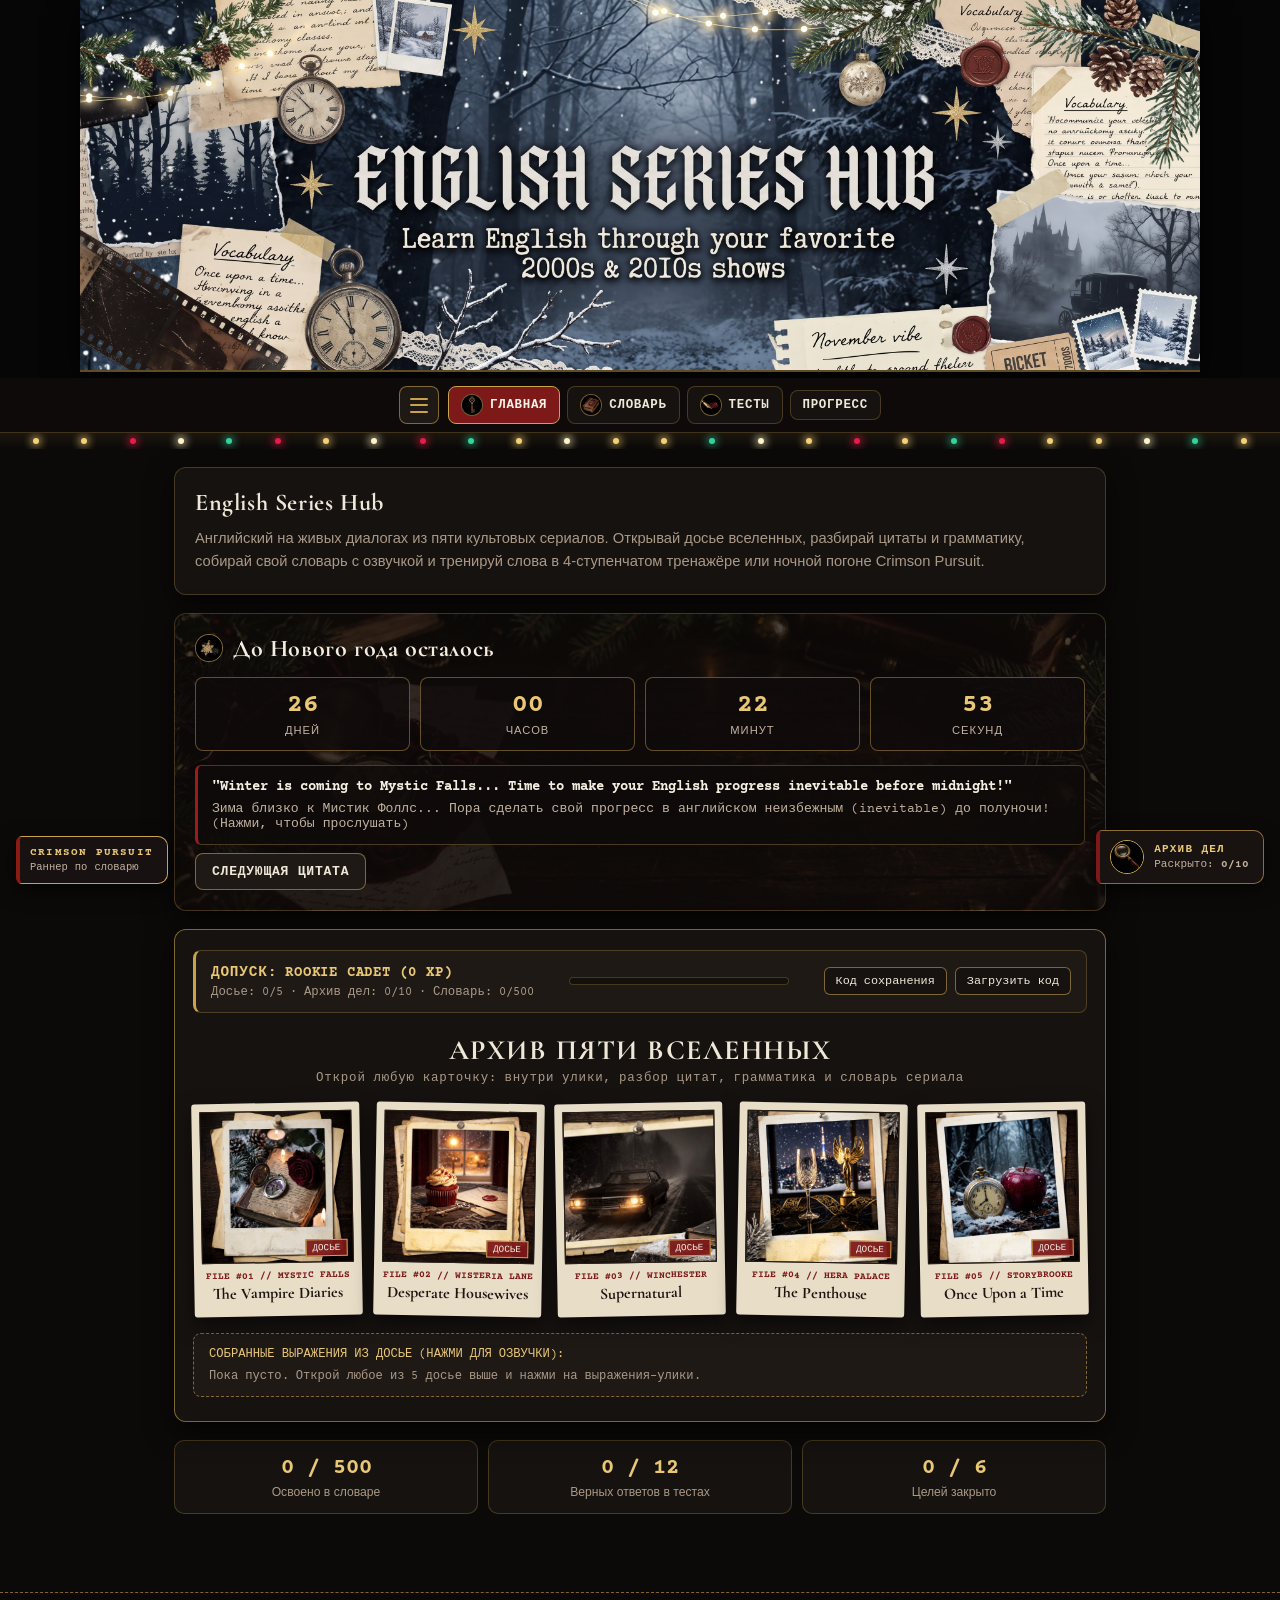
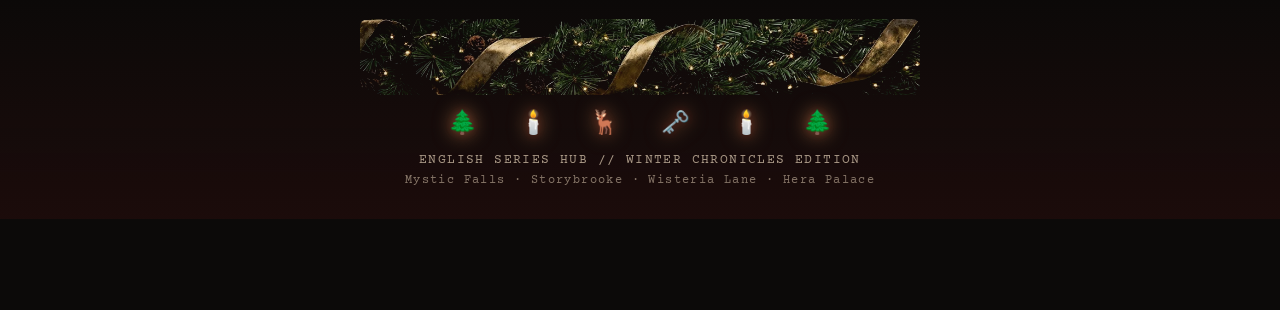
==== index (1).html @ 4ebb6a8c "Add files via upload" ====
<!DOCTYPE html>
<html lang="ru">
<head>
  <meta charset="UTF-8">
  <meta name="viewport" content="width=device-width, initial-scale=1.0">
  <title>English Series Hub — Архив вселенных</title>
  <link rel="stylesheet" href="style.css">

  
<!-- Yandex.Metrika counter -->
<script type="text/javascript">
    (function(m,e,t,r,i,k,a){
        m[i]=m[i]||function(){(m[i].a=m[i].a||[]).push(arguments)};
        m[i].l=1*new Date();
        for (var j = 0; j < document.scripts.length; j++) {if (document.scripts[j].src === r) { return; }}
        k=e.createElement(t),a=e.getElementsByTagName(t)[0],k.async=1,k.src=r,a.parentNode.insertBefore(k,a)
    })(window, document,'script','https://mc.yandex.ru/metrika/tag.js?id=114624558', 'ym');

    ym(114624558, 'init', {ssr:true, webvisor:true, clickmap:true, ecommerce:"dataLayer", referrer: document.referrer, url: location.href, accurateTrackBounce:true, trackLinks:true});
</script>
<noscript><div><img src="https://mc.yandex.ru/watch/114624558" style="position:absolute; left:-9999px;" alt="" /></div></noscript>
<!-- /Yandex.Metrika counter -->
</head>
<body>
  <header class="main-header">
    <img src="banner.jpg" alt="English Series Hub" class="hero-banner">
  </header>

  <nav class="main-nav">
    <button class="esh-burger-btn" id="eshBurgerBtn" title="Меню, Новеллы и Инструменты" aria-label="Открыть меню" onclick="window.ESHHub.toggleDrawer()">
      <span class="esh-burger-line"></span>
      <span class="esh-burger-line"></span>
      <span class="esh-burger-line"></span>
    </button>
    <button class="nav-tab active" data-tab="home" onclick="switchTab('home', this)">
      <img src="ico-home.jpg" alt="" class="ui-ico" onerror="this.style.display='none'"> Главная
    </button>
    <button class="nav-tab" data-tab="dict" onclick="switchTab('dict', this)">
      <img src="ico-dict.jpg" alt="" class="ui-ico" onerror="this.style.display='none'"> Словарь
    </button>
    <button class="nav-tab" data-tab="tests" onclick="switchTab('tests', this)">
      <img src="ico-tests.jpg" alt="" class="ui-ico" onerror="this.style.display='none'"> Тесты
    </button>
    <button class="nav-tab" data-tab="progress" onclick="switchTab('progress', this)">
      <img src="ico-progress.jpg" alt="" class="ui-ico" onerror="this.style.display='none'"> Прогресс
    </button>
  </nav>
  <div class="winter-fairy-strip" id="winterFairyStrip" aria-hidden="true"></div>

  <main class="container">
    <!-- 1. ВКЛАДКА: ГЛАВНАЯ -->
    <section id="home" class="tab-content active">
      <div class="card">
        <h2>English Series Hub</h2>
        <p>Английский на живых диалогах из пяти культовых сериалов. Открывай досье вселенных, разбирай цитаты и грамматику, собирай свой словарь с озвучкой и тренируй слова в 4-ступенчатом тренажёре или ночной погоне Crimson Pursuit.</p>
      </div>

      <!-- Зимний таймер до Нового года (можно скрыть в Настройках) -->
      <div class="card countdown-card" id="winterCountdownCard">
        <h2>
          <img src="ico-winter.jpg" alt="" class="ui-ico-md" onerror="this.style.display='none'">
          До Нового года осталось
        </h2>
        <div class="countdown-grid">
          <div class="time-box"><span class="time-val" id="cd-days">00</span><span class="time-label">Дней</span></div>
          <div class="time-box"><span class="time-val" id="cd-hours">00</span><span class="time-label">Часов</span></div>
          <div class="time-box"><span class="time-val" id="cd-mins">00</span><span class="time-label">Минут</span></div>
          <div class="time-box"><span class="time-val" id="cd-secs">00</span><span class="time-label">Секунд</span></div>
        </div>
        <div class="ny-quote" id="nyQuoteBox"></div>
        <button class="action-btn secondary" onclick="nextNyQuote()">Следующая цитата</button>
      </div>

      <!-- Витрина 5 Вселенных (Досье + Разбор цитат + Быстрый переход в словарь) -->
      <div id="noirSeriesShowcase" class="noir-showcase-wrap">
        <div class="agent-hud">
          <div class="agent-info">
            <div class="agent-rank" id="agentRankTitle">ДОПУСК: ROOKIE CADET (0 XP)</div>
            <div class="agent-stats" id="agentStatsText">Досье: 0/5 · Архив дел: 0/10 · Словарь: 0/500</div>
          </div>
          <div class="agent-xp-bar-wrap">
            <div class="agent-xp-bar" id="agentXpBar"></div>
          </div>
          <div class="agent-actions">
            <button class="hud-btn" onclick="exportSaveCode()">Код сохранения</button>
            <button class="hud-btn" onclick="importSaveCode()">Загрузить код</button>
          </div>
        </div>

        <div class="noir-showcase-header">
          <h2 class="noir-showcase-title">Архив пяти вселенных</h2>
          <div class="noir-showcase-sub">Открой любую карточку: внутри улики, разбор цитат, грамматика и словарь сериала</div>
        </div>

        <div class="noir-polaroid-grid">
          <div class="noir-polaroid-item" id="card-tvd" onclick="openUniverseDossier('tvd')">
            <div class="noir-polaroid-img-box">
              <img src="tvd-card.jpg" alt="The Vampire Diaries">
              <div class="solved-stamp">CASE SOLVED</div>
              <span class="noir-polaroid-badge">ДОСЬЕ</span>
            </div>
            <div class="noir-polaroid-tag">FILE #01 // MYSTIC FALLS</div>
            <div class="noir-polaroid-name">The Vampire Diaries</div>
          </div>

          <div class="noir-polaroid-item" id="card-dh" onclick="openUniverseDossier('dh')">
            <div class="noir-polaroid-img-box">
              <img src="house-wives.jpg" alt="Desperate Housewives">
              <div class="solved-stamp">CASE SOLVED</div>
              <span class="noir-polaroid-badge">ДОСЬЕ</span>
            </div>
            <div class="noir-polaroid-tag">FILE #02 // WISTERIA LANE</div>
            <div class="noir-polaroid-name">Desperate Housewives</div>
          </div>

          <div class="noir-polaroid-item" id="card-spn" onclick="openUniverseDossier('spn')">
            <div class="noir-polaroid-img-box">
              <img src="spn-card.jpg" alt="Supernatural">
              <div class="solved-stamp">CASE SOLVED</div>
              <span class="noir-polaroid-badge">ДОСЬЕ</span>
            </div>
            <div class="noir-polaroid-tag">FILE #03 // WINCHESTER</div>
            <div class="noir-polaroid-name">Supernatural</div>
          </div>

          <div class="noir-polaroid-item" id="card-penthouse" onclick="openUniverseDossier('penthouse')">
            <div class="noir-polaroid-img-box">
              <img src="penthouse-card.jpg" alt="The Penthouse">
              <div class="solved-stamp">CASE SOLVED</div>
              <span class="noir-polaroid-badge">ДОСЬЕ</span>
            </div>
            <div class="noir-polaroid-tag">FILE #04 // HERA PALACE</div>
            <div class="noir-polaroid-name">The Penthouse</div>
          </div>

          <div class="noir-polaroid-item" id="card-ouat" onclick="openUniverseDossier('ouat')">
            <div class="noir-polaroid-img-box">
              <img src="once-upon.jpg" alt="Once Upon a Time">
              <div class="solved-stamp">CASE SOLVED</div>
              <span class="noir-polaroid-badge">ДОСЬЕ</span>
            </div>
            <div class="noir-polaroid-tag">FILE #05 // STORYBROOKE</div>
            <div class="noir-polaroid-name">Once Upon a Time</div>
          </div>
        </div>

        <div class="evidence-locker-box">
          <div class="locker-title">Собранные выражения из досье (нажми для озвучки):</div>
          <div class="locker-chips" id="lockerChipsContainer"></div>
        </div>
      </div>

      <!-- Компактная сводка -->
      <div class="stats-grid">
        <div class="stat-box">
          <div class="stat-num" id="statWords">0 / 500</div>
          <div class="stat-label">Освоено в словаре</div>
        </div>
        <div class="stat-box">
          <div class="stat-num" id="statTests">0 / 12</div>
          <div class="stat-label">Верных ответов в тестах</div>
        </div>
        <div class="stat-box">
          <div class="stat-num" id="statGoals">0 / 6</div>
          <div class="stat-label">Целей закрыто</div>
        </div>
      </div>
    </section>

    <!-- 2. ВКЛАДКА: МАСТЕР-СЛОВАРЬ + 4-СТУПЕНЧАТЫЙ ТРЕНАЖЁР -->
    <section id="dict" class="tab-content">
      <div class="card" id="masterDictMount"></div>
    </section>

    <!-- 3. ВКЛАДКА: ТЕСТЫ -->
    <section id="tests" class="tab-content">
      <div class="card">
        <div class="quiz-header">
          <h2>
            <img src="ico-tests.jpg" alt="" class="ui-ico-md" onerror="this.style.display='none'">
            Проверка знаний
          </h2>
          <span class="score-badge" id="quizScoreBadge">Счет: 0 / 12</span>
        </div>
        <p style="margin-bottom: 12px;">Вопросы по лексике, идиомам и грамматике из сериалов. После каждого ответа открывается объяснение.</p>
        <div class="progress-bar-bg">
          <div class="progress-bar-fill" id="quizProgressBar"></div>
        </div>
        <div class="filter-row">
          <button class="filter-btn active" onclick="setQuizCategory('all', this)">Все вопросы (12)</button>
          <button class="filter-btn" onclick="setQuizCategory('vocab', this)">Лексика и идиомы</button>
          <button class="filter-btn" onclick="setQuizCategory('grammar', this)">Грамматика в цитатах</button>
        </div>
        <div id="quizContainer"></div>
        <button class="action-btn secondary" onclick="resetQuiz()">Пройти заново</button>
      </div>
    </section>

    <!-- 4. ВКЛАДКА: ПРОГРЕСС И НАСТРОЙКИ -->
    <section id="progress" class="tab-content">
      <div class="card">
        <h2>
          <img src="ico-progress.jpg" alt="" class="ui-ico-md" onerror="this.style.display='none'">
          Оформление и атмосфера
        </h2>
        <p style="margin-bottom: 10px;">Выбери тему чтения и настрой зимнее оформление:</p>
        <div>
          <button class="action-btn" id="themeDarkBtn" onclick="setTheme('dark')">Тёмный архив (Бордо и Золото)</button>
          <button class="action-btn secondary" id="themeEmeraldBtn" onclick="setTheme('emerald')">Зимний Изумруд (Хвоя и Золото)</button>
          <button class="action-btn secondary" id="winterToggleBtn" onclick="toggleWinterMode()">Зимний режим: ВКЛ</button>
        </div>
      </div>

      <div class="card">
        <h2>Чек-лист достижений</h2>
        <p style="margin-bottom: 14px;">Отмечай пройденные этапы — прогресс сохраняется в браузере:</p>
        <div id="checklistContainer"></div>
      </div>

      <div class="card">
        <h2>Управление данными</h2>
        <p style="margin-bottom: 10px;">Сохрани резервный код, чтобы перенести прогресс между телефоном и ноутбуком, или сбрось статистику:</p>
        <button class="action-btn secondary" onclick="exportSaveCode()">Экспорт кода</button>
        <button class="action-btn secondary" onclick="importSaveCode()">Импорт кода</button>
        <button class="action-btn danger" onclick="clearAllProgress()">Сбросить прогресс</button>
      </div>
    </section>
  </main>

  <!-- ПОДВАЛ И СНЕГ -->
  <footer class="vintage-holiday-footer">
    <img src="decor-garland.jpg" alt="" class="footer-garland-img" onerror="this.style.display='none'">
    <div class="garland">🌲 🕯️ 🦌 🗝️ 🕯️ 🌲</div>
    <div>ENGLISH SERIES HUB // WINTER CHRONICLES EDITION</div>
    <div style="font-size: 0.74rem; opacity: 0.75; margin-top: 6px;">Mystic Falls · Storybrooke · Wisteria Lane · Hera Palace</div>
  </footer>
  <div class="vh-snow-container" id="vhSnow"></div>

  <!-- ПЛАВАЮЩИЕ ВИДЖЕТЫ (СЛЕВА — CRIMSON PURSUIT, СПРАВА — АРХИВ ДЕЛ) -->
  <div id="cpLauncherBtn" role="button" tabindex="0" aria-label="Открыть Crimson Pursuit">
    <img src="ico-pursuit.jpg" alt="" class="ui-ico-lg" onerror="this.style.display='none'">
    <div>
      <div class="cp-l-title">CRIMSON PURSUIT</div>
      <div class="cp-l-sub">Раннер по словарю</div>
    </div>
  </div>

  <div class="dcf-widget" id="dcfWidget" role="button" tabindex="0" aria-label="Открыть архив дел">
    <img src="ico-archive.jpg" alt="" class="ui-ico-lg" onerror="this.style.display='none'">
    <div>
      <div class="dcf-w-t">АРХИВ ДЕЛ</div>
      <div class="dcf-w-c">Раскрыто: <b id="dcfCounter">0/10</b></div>
    </div>
  </div>

  <!-- МОДАЛКА: ДОСЬЕ ВСЕЛЕННОЙ -->
  <div id="uvModalOverlay" class="uv-modal-overlay" onclick="if(event.target===this) closeUniverseDossier()">
    <div class="uv-dossier-box" id="uvDossierContent"></div>
  </div>

  <!-- МОДАЛКА: АРХИВ ДЕЛ (10 ДЕЛ) -->
  <div class="dcf-overlay" id="dcfOverlay">
    <div class="dcf-modal" role="dialog" aria-modal="true" aria-label="Архив дел">
      <button class="dcf-close" id="dcfClose" aria-label="Закрыть">×</button>
      <div id="dcfView"></div>
    </div>
  </div>

  <!-- БОКОВАЯ ШТОРКА (DRAWER) -->
  <div class="esh-drawer-backdrop" id="eshDrawerBackdrop" onclick="window.ESHHub.toggleDrawer()"></div>
  <aside class="esh-drawer" id="eshDrawer">
    <div class="esh-drawer-head">
      <span style="font-family:'Cormorant Garamond',serif; font-size:1.25rem; font-weight:700; color:#e8c775; letter-spacing:1px;">ENGLISH HUB</span>
      <button class="esh-drawer-close" onclick="window.ESHHub.toggleDrawer()">Закрыть</button>
    </div>

    <div>
      <div class="esh-drawer-title">Твой прогресс</div>
      <div class="esh-stats-card">
        <div class="esh-stat-row">
          <span>Освоено в словаре:</span>
          <span class="esh-stat-val" id="eshDrawerLearned">0 / 500</span>
        </div>
        <div class="esh-stat-row" style="cursor:pointer;" title="Открыть «Мои слова» в словаре" onclick="window.ESHHub.openMyWords()">
          <span style="text-decoration:underline dotted rgba(201,162,75,0.6);">Моих сохранённых слов:</span>
          <span class="esh-stat-val" id="eshSavedWordsCount">0</span>
        </div>
        <div class="esh-stat-row" style="cursor:pointer;" title="Открыть сборники в словаре" onclick="window.ESHHub.openCollections()">
          <span style="text-decoration:underline dotted rgba(201,162,75,0.6);">Своих сборников:</span>
          <span class="esh-stat-val" id="eshDrawerDecksCount">0</span>
        </div>
      </div>
    </div>

    <div>
      <div class="esh-drawer-title">Интерактивные новеллы</div>
      <button class="esh-nav-btn primary" onclick="window.ESHHub.openNovelModal('tvd_s4')">
        <span class="esh-nav-btn-left">
          <img src="ico-novels.jpg" alt="" class="ui-ico" onerror="this.style.display='none'">
          <span>The Vampire Diaries (S4)</span>
        </span>
        <span>→</span>
      </button>
      <div style="font-size:11.5px; color:#9c8d7d; margin: 6px 4px 10px; line-height:1.4;">
        4 главы: Елена-вампир, Клаус и Кэролайн, магия Бонни и игра Кэтрин.
      </div>
      <button class="esh-nav-btn" onclick="window.ESHHub.openNovelModal('spn_s1')">
        <span class="esh-nav-btn-left">
          <img src="spn-card.jpg" alt="" class="ui-ico" onerror="this.style.display='none'">
          <span>Supernatural (Бонус)</span>
        </span>
        <span>→</span>
      </button>
    </div>

    <div>
      <div class="esh-drawer-title">Практика и игры</div>
      <button class="esh-nav-btn primary" onclick="window.ESHHub.openWordTrainer()">
        <span class="esh-nav-btn-left">
          <img src="ico-trainer.jpg" alt="" class="ui-ico" onerror="this.style.display='none'">
          <span>Интенсив-тренажёр слов</span>
        </span>
        <span>→</span>
      </button>
      <button class="esh-nav-btn" style="margin-top:8px;" onclick="window.ESHHub.openMyWords()">
        <span class="esh-nav-btn-left">
          <img src="ico-dict.jpg" alt="" class="ui-ico" onerror="this.style.display='none'">
          <span>Мои сохранённые слова</span>
        </span>
        <span>→</span>
      </button>
      <button id="eshPursuitNavBtn" class="esh-nav-btn" style="margin-top:8px;" onclick="window.openCrimsonPursuit()">
        <span class="esh-nav-btn-left">
          <img src="ico-pursuit.jpg" alt="" class="ui-ico" onerror="this.style.display='none'">
          <span>Crimson Pursuit</span>
        </span>
        <span>→</span>
      </button>
    </div>

    <div>
      <div class="esh-drawer-title">Инструменты чтения</div>
      <button class="esh-nav-btn" id="eshGlobalTransBtn" onclick="window.ESHHub.toggleGlobalTranslator()">
        <span>Перевод по клику</span>
        <span id="eshGlobalTransStatus" style="color:#4ade80; font-family:monospace;">ВКЛ</span>
      </button>
      <div style="font-size:11.5px; color:#9c8d7d; margin-top:6px; line-height:1.4;">
        Нажми на любое английское слово в тексте — появится мгновенный перевод и озвучка.
      </div>
    </div>
  </aside>

  <!-- МОДАЛКА: ВИЗУАЛЬНАЯ НОВЕЛЛА -->
  <div class="esh-vn-modal" id="eshVnModal">
    <div class="esh-vn-topbar">
      <div style="display:flex; align-items:center; gap:10px; flex-wrap:wrap;">
        <span style="background:#7d1919; color:#faf4e8; padding:4px 10px; border-radius:6px; font-family:monospace; font-size:12px; font-weight:700; border:1px solid #c9a24b;" id="eshVnSeriesBadge">THE VAMPIRE DIARIES // SEASON 4</span>
        <span style="font-size:12.5px; color:#c2b29f;">Нажимай на <u>любое слово</u> для перевода и озвучки</span>
      </div>
      <button onclick="window.ESHHub.closeNovelModal()" style="background:#1e1715; border:1px solid #c9a24b; color:#e8c775; padding:7px 14px; border-radius:7px; cursor:pointer; font-weight:700; font-size:13px;">
        Закрыть
      </button>
    </div>
    <div class="esh-vn-container">
      <div class="esh-vn-chap-tabs" id="eshVnTabs"></div>
      <div id="eshVnContent"></div>
    </div>
  </div>

  <!-- ВСПЛЫВАЮЩАЯ КАРТОЧКА ПЕРЕВОДА СЛОВА -->
  <div class="esh-word-popup" id="eshWordPopup">
    <div style="display:flex; justify-content:space-between; align-items:flex-start; gap:10px;">
      <div style="min-width:0; flex:1;">
        <div id="eshPopupWord" style="font-size:18px; font-weight:700; color:#e8c775; text-transform:lowercase; word-break:break-word;">word</div>
        <div id="eshPopupTrans" style="font-size:14.5px; color:#efe7d8; margin-top:4px; line-height:1.35;">Перевод...</div>
      </div>
      <button onclick="document.getElementById('eshWordPopup').classList.remove('show')" style="background:none; border:none; color:#9c8d7d; font-size:18px; cursor:pointer; padding:2px 6px;">×</button>
    </div>
    <div style="display:flex; gap:8px; margin-top:13px; flex-wrap:wrap;">
      <button id="eshPopupSpeakBtn" style="flex:1; min-width:100px; background:#1e1715; border:1px solid #c9a24b; color:#e8c775; padding:8px; border-radius:7px; cursor:pointer; font-size:13px; font-weight:600;">
        Озвучить
      </button>
      <button id="eshPopupSaveBtn" style="flex:1; min-width:120px; background:#14532d; border:1px solid #4ade80; color:#ecfdf5; padding:8px; border-radius:7px; cursor:pointer; font-size:13px; font-weight:600;">
        + В «Мои слова»
      </button>
      <button id="eshPopupRetryBtn" style="display:none; width:100%; background:#2b1b18; border:1px solid #c9a24b; color:#e8c775; padding:7px; border-radius:7px; cursor:pointer; font-size:12.5px; font-weight:600;">
        Повторить перевод
      </button>
      <button id="eshPopupOpenSavedBtn" style="display:none; width:100%; background:rgba(201,162,75,0.14); border:1px solid rgba(201,162,75,0.5); color:#e8c775; padding:7px; border-radius:7px; cursor:pointer; font-size:12.5px; font-weight:600;" onclick="window.ESHHub.openMyWords()">
        Открыть «Мои слова» →
      </button>
    </div>
  </div>

  <!-- МОДАЛКА: CRIMSON PURSUIT -->
  <div id="cpModal" role="dialog" aria-modal="true" aria-label="Crimson Pursuit">
    <div class="cp-topbar">
      <div class="cp-brand">
        <img src="ico-pursuit.jpg" alt="" class="ui-ico" onerror="this.style.display='none'">
        CRIMSON PURSUIT
      </div>
      <div class="cp-top-controls">
        <button class="cp-btn ghost" id="cpPauseBtn" style="display:none;" title="Пауза (P)">⏸ Пауза</button>
        <button class="cp-btn ghost" id="cpSfxToggle">SFX: ВКЛ</button>
        <button class="cp-btn ghost" id="cpVoiceToggle">Голос: ВКЛ</button>
        <button class="cp-btn ghost" id="cpCloseBtn">Выйти</button>
      </div>
    </div>

    <div class="cp-stage">
      <canvas id="cpCanvas"></canvas>

      <div class="cp-hud" id="cpHud">
        <div class="cp-hud-row">
          <div class="cp-lives" id="cpLives">♥♥♥</div>
          <div class="cp-combo-badge" id="cpCombo">COMBO x1</div>
          <div class="cp-score-val" id="cpScore">0 PTS</div>
        </div>
        <div class="cp-word-banner" id="cpWordBanner" title="Нажми, чтобы озвучить снова">
          <div class="cp-word-series" id="cpWordSeries">MYSTIC FALLS</div>
          <div class="cp-word-main" id="cpWordMain">Ready...</div>
        </div>
        <div class="cp-feedback-toast" id="cpFeedbackToast"></div>
      </div>

      <div class="cp-bottom-bar" id="cpBottomBar">
        <button class="cp-btn ghost" id="cpDashBtn">Рывок (Пробел)</button>
      </div>

      <div class="cp-overlay-screen active" id="cpStartScreen">
        <div class="cp-panel">
          <h2>CRIMSON PURSUIT</h2>
          <div class="cp-sub">
            Ночной раннер по базе из <b id="cpPoolCount" style="color:#e8c775;">500</b> фраз. Выбирай правильную полосу перевода до столкновения.<br>
            <span style="opacity:0.85;">Телефон: тап по полосе или свайп &nbsp;|&nbsp; ПК: ← →, A/D или 1–2–3</span>
          </div>

          <div class="cp-section-lbl">Трасса (Вселенная):</div>
          <div class="cp-grid-opts" id="cpUniversePicker">
            <button class="cp-btn ghost active" data-u="ALL">Все 5 вселенных (Марафон)</button>
            <button class="cp-btn ghost" data-u="The Vampire Diaries">Мистик Фоллс (TVD)</button>
            <button class="cp-btn ghost" data-u="Supernatural">Ночное шоссе · Импала (SPN)</button>
            <button class="cp-btn ghost" data-u="Desperate Housewives">Вистерия Лейн (DH)</button>
            <button class="cp-btn ghost" data-u="The Penthouse">Дворец Гера (Penthouse)</button>
            <button class="cp-btn ghost" data-u="Once Upon a Time">Сторибрук (OUAT)</button>
          </div>

          <div class="cp-section-lbl">Источник слов (можно играть по своим сборникам на любой трассе):</div>
          <select id="cpDeckSelect" class="cp-select">
            <option value="BY_TRACK">Слова выбранной трассы (по умолчанию)</option>
          </select>

          <div class="cp-section-lbl">Направление языков:</div>
          <div class="cp-grid-3" id="cpLangPicker">
            <button class="cp-btn ghost active" data-lang="en-ru">EN → RU</button>
            <button class="cp-btn ghost" data-lang="ru-en">RU → EN</button>
            <button class="cp-btn ghost" data-lang="mix">Оба (Микс)</button>
          </div>

          <div class="cp-section-lbl">Темп погони (удобно читать в любом темпе):</div>
          <div class="cp-grid-3" id="cpSpeedPicker">
            <button class="cp-btn ghost active" data-sp="0.55">Спокойный</button>
            <button class="cp-btn ghost" data-sp="0.82">Стандарт</button>
            <button class="cp-btn ghost" data-sp="1.18">Быстрый</button>
          </div>

          <div class="cp-section-lbl">Фильтр освоения:</div>
          <div class="cp-grid-3" id="cpFilterPicker">
            <button class="cp-btn ghost active" data-flt="all">Все слова</button>
            <button class="cp-btn ghost" data-flt="unlearned">Невыученные</button>
            <button class="cp-btn ghost" data-flt="learned">Повторить выученные</button>
          </div>
          <div id="cpFilterHint" style="margin-top:6px; font-size:11.5px; color:#c2b29f;"></div>

          <div style="margin-top:14px; font-size:12px; color:#c2b29f;">
            Рекорд: <b id="cpBestScoreMenu" style="color:#e8c775;">0</b> PTS
          </div>

          <button class="cp-btn" id="cpStartBtn" style="width:100%; margin-top:14px; padding:13px; font-size:14.5px;">
            Начать погоню
          </button>
        </div>
      </div>

      <div class="cp-overlay-screen" id="cpPauseScreen">
        <div class="cp-panel" style="max-width:440px;">
          <h2>ПАУЗА</h2>
          <div class="cp-sub">Передохни, агент. Прогресс текущего забега сохранён.</div>
          <div style="display:flex; flex-direction:column; gap:10px; margin-top:16px;">
            <button class="cp-btn" id="cpResumeBtn" style="padding:13px;">▶ Продолжить погоню</button>
            <button class="cp-btn ghost" id="cpRestartFromPauseBtn" style="padding:11px;">Начать забег заново</button>
            <button class="cp-btn ghost" id="cpMenuFromPauseBtn" style="padding:11px;">Выйти в меню трасс</button>
          </div>
        </div>
      </div>

      <div class="cp-overlay-screen" id="cpGameOverScreen">
        <div class="cp-panel">
          <h2 id="cpOverTitle">ПОГОНЯ ОКОНЧЕНА</h2>
          <div class="cp-sub" id="cpOverSub">Результаты забега и слова для повторения:</div>

          <div class="cp-stats-summary">
            <div class="cp-stat-tile"><b id="cpFinalScore">0</b><span>ОЧКИ</span></div>
            <div class="cp-stat-tile"><b id="cpFinalBest">0</b><span>РЕКОРД</span></div>
            <div class="cp-stat-tile"><b id="cpFinalCombo">x1</b><span>МАКС. КОМБО</span></div>
          </div>

          <div id="cpMissedSection" style="display:none;">
            <div class="cp-section-lbl">Ошибки забега (нажми для озвучки):</div>
            <div class="cp-missed-list" id="cpMissedList"></div>
          </div>

          <div style="display:flex; gap:10px; flex-wrap:wrap; margin-top:12px;">
            <button class="cp-btn" id="cpRetryMissedBtn" style="flex:1; display:none; background:#6e4814;">
              Реванш на ошибках
            </button>
            <button class="cp-btn" id="cpPlayAgainBtn" style="flex:1;">
              Новый забег
            </button>
            <button class="cp-btn ghost" id="cpBackToMenuBtn" style="width:100%;">
              Сменить вселенную / темп
            </button>
          </div>
        </div>
      </div>
    </div>
  </div>

  <!-- ПОДКЛЮЧЕНИЕ МОДУЛЕЙ (РАБОТАЕТ И НА GITHUB PAGES, И ЛОКАЛЬНО) -->
  <script src="data.js"></script>
  <script src="app.js"></script>
  <script src="game.js"></script>
</body>
</html>
---- style.css ----
@import url('https://fonts.googleapis.com/css2?family=Cormorant+Garamond:ital,wght@0,600;0,700;1,400&family=Courier+Prime:ital,wght@0,400;0,700;1,400&display=swap');

:root {
  --bg-main: #0c0a09;
  --bg-card: #161210;
  --bg-card-hover: #1e1815;
  --bg-input: #1f1916;
  --bg-nav: rgba(14, 11, 10, 0.96);
  --accent-primary: #7d1919;
  --accent-secondary: #4e0f0f;
  --accent-gold: #c9a24b;
  --accent-gold-bright: #e8c775;
  --text-main: #efe7d8;
  --text-muted: #aa9987;
  --border-color: rgba(201, 162, 75, 0.28);
  --border-strong: rgba(201, 162, 75, 0.58);
  --success: #4ade80;
  --danger: #f87171;
  --warning: #fbbf24;
  --shadow-card: 0 10px 28px rgba(0, 0, 0, 0.72);
}

/* Вторая тема «Зимний Изумруд» (Глубокая хвоя, золото и хрустальный контраст) */
body.theme-emerald {
  --bg-main: #07110d;
  --bg-card: #0e1d17;
  --bg-card-hover: #142921;
  --bg-input: #13251e;
  --bg-nav: rgba(8, 18, 14, 0.96);
  --accent-primary: #145c43;
  --accent-secondary: #0c3b2b;
  --accent-gold: #d9b45b;
  --accent-gold-bright: #f2d588;
  --text-main: #edf5f1;
  --text-muted: #9eb5aa;
  --border-color: rgba(217, 180, 91, 0.3);
  --border-strong: rgba(217, 180, 91, 0.62);
  --success: #4ade80;
  --danger: #f87171;
  --shadow-card: 0 10px 28px rgba(0, 0, 0, 0.78);
}

* {
  margin: 0;
  padding: 0;
  box-sizing: border-box;
  -webkit-tap-highlight-color: transparent;
}

body {
  font-family: -apple-system, BlinkMacSystemFont, 'Segoe UI', Roboto, Helvetica, Arial, sans-serif;
  background-color: var(--bg-main);
  color: var(--text-main);
  padding-bottom: 84px;
  transition: background-color 0.25s ease, color 0.25s ease;
  overflow-x: hidden;
  position: relative;
}

/* Матовая бумажная текстура вместо ИИ-градиентов */
body::before {
  content: "";
  position: fixed;
  inset: 0;
  background-image: url('bg-texture.jpg');
  background-repeat: repeat;
  background-size: 420px 420px;
  opacity: 0.22;
  pointer-events: none;
  z-index: -1;
}
body.theme-emerald::before {
  opacity: 0.24;
  filter: hue-rotate(85deg) saturate(1.1);
}

h1, h2, h3 {
  font-family: 'Cormorant Garamond', Georgia, serif;
  letter-spacing: 0.6px;
}

/* Кастомные макро-иконки (чёрный фон + латунная рамка) */
.ui-ico {
  width: 22px;
  height: 22px;
  border-radius: 50%;
  object-fit: cover;
  border: 1px solid rgba(201, 162, 75, 0.55);
  background: #090707;
  flex-shrink: 0;
  display: inline-block;
  vertical-align: middle;
}
.ui-ico-md {
  width: 28px;
  height: 28px;
  border-radius: 50%;
  object-fit: cover;
  border: 1px solid rgba(201, 162, 75, 0.65);
  background: #090707;
  flex-shrink: 0;
  display: inline-block;
  vertical-align: middle;
}
.ui-ico-lg {
  width: 34px;
  height: 34px;
  border-radius: 50%;
  object-fit: cover;
  border: 1.5px solid #c9a24b;
  background: #090707;
  flex-shrink: 0;
  display: inline-block;
}
.series-thumb {
  width: 18px;
  height: 18px;
  border-radius: 50%;
  object-fit: cover;
  border: 1px solid rgba(201, 162, 75, 0.55);
  vertical-align: middle;
  margin-right: 5px;
  flex-shrink: 0;
}

/* ===== ШАПКА И БАННЕР ===== */
.main-header {
  width: 100%;
  text-align: center;
  background-color: #070606;
  padding-bottom: 6px;
}
body.theme-emerald .main-header {
  background-color: #050d0a;
}

.hero-banner {
  width: 100%;
  max-width: 1120px;
  height: auto;
  border-bottom: 2px solid rgba(201, 162, 75, 0.45);
  box-shadow: 0 10px 28px rgba(0, 0, 0, 0.78);
  display: block;
  margin: 0 auto;
}

/* ===== НАВИГАЦИЯ (4 ВКЛАДКИ + НЕЗАВИСИМАЯ КНОПКА ШТОРКИ) ===== */
nav.main-nav {
  display: flex;
  align-items: center;
  justify-content: center;
  background: var(--bg-nav);
  backdrop-filter: blur(10px);
  -webkit-backdrop-filter: blur(10px);
  padding: 8px 10px;
  border-bottom: 1px solid var(--border-color);
  position: sticky;
  top: 0;
  z-index: 1000;
  gap: 7px;
  overflow-x: auto;
  scrollbar-width: none;
}
nav.main-nav::-webkit-scrollbar { display: none; }

@media (max-width: 640px) {
  nav.main-nav {
    justify-content: flex-start;
    padding: 8px 8px;
  }
}

/* Исправлено: position: relative — шторка едет вместе с вкладками и не перекрывает их */
.esh-burger-btn {
  position: relative;
  flex-shrink: 0;
  width: 40px;
  height: 38px;
  background: var(--bg-input);
  border: 1px solid var(--border-strong);
  border-radius: 8px;
  display: flex;
  flex-direction: column;
  justify-content: center;
  align-items: center;
  gap: 4.5px;
  cursor: pointer;
  transition: border-color 0.2s ease, background 0.2s ease;
  margin-right: 2px;
}
.esh-burger-btn:hover {
  border-color: var(--accent-gold-bright);
  background: var(--bg-card-hover);
}
.esh-burger-line {
  width: 18px;
  height: 2px;
  background: var(--accent-gold);
  border-radius: 2px;
  transition: 0.22s;
}
.esh-burger-btn.active .esh-burger-line:nth-child(1) { transform: translateY(6.5px) rotate(45deg); }
.esh-burger-btn.active .esh-burger-line:nth-child(2) { opacity: 0; }
.esh-burger-btn.active .esh-burger-line:nth-child(3) { transform: translateY(-6.5px) rotate(-45deg); }

nav.main-nav button.nav-tab {
  font-family: 'Courier Prime', monospace;
  background: var(--bg-card);
  border: 1px solid var(--border-color);
  color: var(--text-main);
  font-size: 0.78rem;
  font-weight: 700;
  text-transform: uppercase;
  letter-spacing: 0.7px;
  cursor: pointer;
  padding: 7px 12px;
  border-radius: 8px;
  transition: border-color 0.2s ease, background 0.2s ease, color 0.2s ease;
  white-space: nowrap;
  display: inline-flex;
  align-items: center;
  gap: 7px;
  flex-shrink: 0;
}
nav.main-nav button.nav-tab:hover {
  border-color: var(--accent-gold);
  background: var(--bg-card-hover);
}
nav.main-nav button.nav-tab.active {
  color: #faf4e8;
  background: var(--accent-primary);
  border-color: var(--accent-gold);
}

/* ===== КОНТЕЙНЕР И КАРТОЧКИ ===== */
.container {
  padding: 18px 14px;
  max-width: 960px;
  margin: 0 auto;
}

.tab-content {
  display: none;
  animation: fadeIn 0.24s ease;
}
.tab-content.active { display: block; }

@keyframes fadeIn {
  from { opacity: 0; transform: translateY(5px); }
  to { opacity: 1; transform: translateY(0); }
}

.card {
  background: var(--bg-card);
  border: 1px solid var(--border-color);
  border-radius: 12px;
  padding: 20px;
  margin-bottom: 18px;
  box-shadow: var(--shadow-card);
  position: relative;
  transition: border-color 0.2s ease;
}
.card:hover { border-color: var(--border-strong); }
.card h2 {
  font-size: 1.5rem;
  margin-bottom: 10px;
  color: var(--text-main);
  display: flex;
  align-items: center;
  gap: 10px;
}
.card p {
  font-size: 0.92rem;
  color: var(--text-muted);
  line-height: 1.58;
}

/* Матовые кнопки без глянцевых градиентов */
.action-btn, .filter-btn, .icon-btn {
  font-family: 'Courier Prime', monospace;
  background: var(--accent-primary);
  border: 1px solid var(--accent-gold);
  color: #f4eee1;
  text-transform: uppercase;
  letter-spacing: 0.7px;
  transition: background 0.18s ease, border-color 0.18s ease, transform 0.15s ease;
  cursor: pointer;
}
.action-btn {
  padding: 10px 16px;
  border-radius: 8px;
  font-size: 0.82rem;
  font-weight: 700;
  display: inline-flex;
  align-items: center;
  gap: 7px;
  margin-right: 8px;
  margin-top: 8px;
}
.action-btn:hover, .filter-btn:hover, .icon-btn:hover {
  background: #962020;
  border-color: #e8c775;
  transform: translateY(-1px);
}
.action-btn.secondary {
  background: var(--bg-input);
  border-color: var(--border-strong);
  color: var(--text-main);
}
.action-btn.secondary:hover {
  background: var(--bg-card-hover);
  border-color: var(--accent-gold);
}
.action-btn.danger {
  background: #3b1010;
  border-color: #dc2626;
  color: #fecaca;
}

/* ===== ТАЙМЕР ДО НОВОГО ГОДА (С ЗИМНЕЙ ПОДЛОЖКОЙ) ===== */
.countdown-card {
  background-color: #14100e;
  background-image: linear-gradient(rgba(14, 10, 9, 0.76), rgba(14, 10, 9, 0.88)), url('bg-countdown.jpg');
  background-size: cover;
  background-position: center;
  color: #f4eee1;
}
body.theme-emerald .countdown-card {
  background-image: linear-gradient(rgba(7, 20, 15, 0.72), rgba(7, 17, 13, 0.88)), url('bg-countdown.jpg');
  color: #edf5f1;
}
.countdown-card h2 { color: #f4eee1; }
body.winter-off .countdown-card { display: none; }

.countdown-grid {
  display: grid;
  grid-template-columns: repeat(4, 1fr);
  gap: 10px;
  margin: 14px 0;
}
.time-box {
  background: rgba(16, 12, 11, 0.82);
  border: 1px solid rgba(201, 162, 75, 0.45);
  border-radius: 8px;
  padding: 12px 6px;
  text-align: center;
}
.time-val {
  font-family: 'Courier Prime', monospace;
  font-size: 1.65rem;
  font-weight: 700;
  color: #e8c775;
  display: block;
}
.time-label {
  font-size: 0.7rem;
  color: #c2b29f;
  text-transform: uppercase;
  letter-spacing: 1px;
}
.ny-quote {
  font-family: 'Courier Prime', 'Courier New', monospace;
  font-size: 0.88rem;
  background: rgba(15, 11, 10, 0.84);
  border: 1px solid rgba(201, 162, 75, 0.32);
  border-left: 3px solid #9e1b1b;
  color: #f4eee1;
  padding: 13px 14px;
  border-radius: 6px;
  margin-top: 10px;
  cursor: pointer;
  transition: opacity 0.2s ease, border-color 0.2s ease;
}
.ny-quote:hover { border-color: #c9a24b; }

/* ===== ОБЩАЯ СТАТИСТИКА НА ГЛАВНОЙ ===== */
.stats-grid {
  display: grid;
  grid-template-columns: repeat(3, 1fr);
  gap: 10px;
  margin-bottom: 18px;
}
.stat-box {
  background: var(--bg-card);
  border: 1px solid var(--border-color);
  border-radius: 10px;
  padding: 14px 10px;
  text-align: center;
}
.stat-num {
  font-family: 'Courier Prime', monospace;
  font-size: 1.4rem;
  font-weight: 700;
  color: var(--accent-gold-bright);
  margin-bottom: 4px;
}
.stat-label {
  font-size: 0.76rem;
  color: var(--text-muted);
}

/* ===== ВИТРИНА 5 ВСЕЛЕННЫХ (POLAROID ARCHIVE) ===== */
.noir-showcase-wrap {
  margin: 0 0 18px;
  padding: 20px 18px 24px;
  background: var(--bg-card);
  border: 1px solid var(--border-strong);
  border-radius: 12px;
  box-shadow: var(--shadow-card);
  position: relative;
  color: var(--text-main);
}
.agent-hud {
  background: var(--bg-input);
  border: 1px solid var(--border-color);
  border-left: 3px solid var(--accent-gold);
  border-radius: 8px;
  padding: 13px 15px;
  margin-bottom: 20px;
  display: flex;
  flex-wrap: wrap;
  align-items: center;
  justify-content: space-between;
  gap: 12px;
}
.agent-info { display: flex; flex-direction: column; gap: 4px; }
.agent-rank { font-family: 'Courier Prime', monospace; font-size: 0.9rem; color: var(--accent-gold-bright); font-weight: 700; letter-spacing: 0.8px; }
.agent-stats { font-family: 'Courier Prime', monospace; font-size: 0.77rem; color: var(--text-muted); }
.agent-xp-bar-wrap {
  flex: 1; min-width: 140px; max-width: 220px;
  background: rgba(0, 0, 0, 0.35); height: 8px; border-radius: 99px;
  border: 1px solid var(--border-color); overflow: hidden;
}
.agent-xp-bar { height: 100%; width: 0%; background: var(--accent-gold); transition: width 0.4s ease; }
.agent-actions { display: flex; gap: 8px; flex-wrap: wrap; }
.hud-btn {
  background: var(--bg-card); border: 1px solid var(--border-strong);
  color: var(--text-main); font-family: 'Courier Prime', monospace;
  font-size: 0.74rem; padding: 6px 11px; border-radius: 6px;
  cursor: pointer; transition: border-color 0.2s ease, background 0.2s ease;
}
.hud-btn:hover { border-color: var(--accent-gold); background: var(--bg-card-hover); }

.noir-showcase-header { text-align: center; margin-bottom: 18px; }
.noir-showcase-title { font-family: 'Cormorant Garamond', Georgia, serif; font-size: 1.75rem; color: var(--text-main); letter-spacing: 1.5px; text-transform: uppercase; margin-bottom: 4px; }
.noir-showcase-sub { font-family: 'Courier Prime', monospace; font-size: 0.78rem; color: var(--text-muted); letter-spacing: 0.8px; }

.noir-polaroid-grid {
  display: grid;
  grid-template-columns: repeat(5, 1fr);
  gap: 14px;
}
@media (max-width: 860px) { .noir-polaroid-grid { grid-template-columns: repeat(3, 1fr); } }
@media (max-width: 540px) { .noir-polaroid-grid { grid-template-columns: repeat(2, 1fr); } }

.noir-polaroid-item {
  background: #e8dec8; padding: 8px 8px 13px 8px; border-radius: 3px;
  box-shadow: 0 8px 20px rgba(0, 0, 0, 0.55);
  position: relative; transition: transform 0.24s ease, box-shadow 0.24s ease; cursor: pointer; transform: rotate(-1deg);
}
.noir-polaroid-item:nth-child(even) { transform: rotate(1deg); }
.noir-polaroid-item:hover { transform: rotate(0deg) translateY(-5px) scale(1.02); box-shadow: 0 14px 28px rgba(0, 0, 0, 0.78), 0 0 0 1.5px #c9a24b; z-index: 10; }
.noir-polaroid-img-box { width: 100%; aspect-ratio: 1 / 1; overflow: hidden; border: 1px solid #2a2019; background: #120e0c; position: relative; }
.noir-polaroid-img-box img { width: 100%; height: 100%; object-fit: cover; display: block; filter: contrast(1.04) sepia(0.06); transition: transform 0.3s ease; }
.noir-polaroid-item:hover .noir-polaroid-img-box img { transform: scale(1.06); }
.noir-polaroid-badge { position: absolute; bottom: 5px; right: 5px; background: rgba(125, 25, 25, 0.94); color: #f4eee1; font-family: 'Courier Prime', monospace; font-size: 0.58rem; padding: 2px 6px; border: 1px solid #c9a24b; }
.solved-stamp {
  position: absolute; top: 10px; left: 50%; transform: translateX(-50%) rotate(-12deg);
  background: rgba(20, 95, 42, 0.94); color: #ecfdf5; border: 2px solid #86efac;
  font-family: 'Courier Prime', monospace; font-size: 0.6rem; font-weight: 700;
  padding: 2px 7px; letter-spacing: 1px; display: none; pointer-events: none;
}
.noir-polaroid-item.solved .solved-stamp { display: block; }
.noir-polaroid-tag { font-family: 'Courier Prime', monospace; color: #7d1919; font-size: 0.6rem; font-weight: 700; text-align: center; margin-top: 7px; text-transform: uppercase; }
.noir-polaroid-name { font-family: 'Cormorant Garamond', Georgia, serif; color: #1e1510; font-size: 1rem; font-weight: 700; text-align: center; margin-top: 2px; }

.evidence-locker-box { margin-top: 18px; padding: 13px 15px; background: var(--bg-input); border: 1px dashed var(--border-strong); border-radius: 8px; }
.locker-title { font-family: 'Courier Prime', monospace; font-size: 0.76rem; color: var(--accent-gold-bright); margin-bottom: 8px; text-transform: uppercase; }
.locker-chips { display: flex; flex-wrap: wrap; gap: 7px; }
.locker-chip { background: var(--bg-card); border: 1px solid var(--border-color); color: var(--text-main); font-family: 'Courier Prime', monospace; font-size: 0.74rem; padding: 5px 9px; border-radius: 5px; cursor: pointer; }
.locker-chip:hover { border-color: var(--accent-gold); }

/* Модальное окно досье (улики + разбор цитат + дешифровка) */
.uv-modal-overlay { position: fixed; inset: 0; background: rgba(6, 5, 4, 0.88); backdrop-filter: blur(5px); z-index: 10000; display: none; align-items: center; justify-content: center; padding: 12px; }
.uv-modal-overlay.active { display: flex; }
.uv-dossier-box { max-width: 800px; width: 100%; max-height: 90dvh; overflow-y: auto; -webkit-overflow-scrolling: touch; background: var(--bg-card); border: 1.5px solid var(--accent-gold); border-radius: 10px; padding: 18px; color: var(--text-main); box-shadow: 0 25px 60px rgba(0, 0, 0, 0.9); position: relative; }
.uv-close-btn { position: sticky; top: 0; z-index: 25; display: block; width: 100%; margin-bottom: 14px; background: var(--accent-primary); border: 1px solid var(--accent-gold); color: #f4eee1; font-family: 'Courier Prime', monospace; font-size: 0.82rem; font-weight: 700; padding: 10px 14px; cursor: pointer; border-radius: 6px; text-align: center; letter-spacing: 1px; }
.uv-top-grid { display: grid; grid-template-columns: 155px 1fr; gap: 16px; align-items: center; border-bottom: 1px dashed var(--border-color); padding-bottom: 16px; }
@media (max-width: 600px) { .uv-top-grid { grid-template-columns: 1fr; text-align: center; } }
.uv-mini-polaroid { background: #e8dec8; padding: 7px 7px 13px; border-radius: 3px; max-width: 160px; margin: 0 auto; }
.uv-mini-polaroid img { width: 100%; aspect-ratio: 1/1; object-fit: cover; border: 1px solid #2a2019; display: block; }
.uv-stamp { display: inline-block; font-family: 'Courier Prime', monospace; font-size: 0.68rem; color: var(--accent-gold-bright); border: 1px solid var(--accent-gold); padding: 2px 8px; margin-bottom: 6px; }
.uv-title { font-family: 'Cormorant Garamond', Georgia, serif; font-size: 1.85rem; margin-bottom: 6px; color: var(--text-main); }
.uv-atmo { font-family: 'Courier Prime', monospace; font-size: 0.82rem; color: var(--text-muted); line-height: 1.48; }
.uv-quote-box { margin-top: 12px; padding: 11px 14px; background: var(--bg-input); border-left: 3px solid var(--accent-primary); border-radius: 4px; font-family: 'Courier Prime', monospace; text-align: left; }
.uv-quote-en { font-size: 0.9rem; color: var(--text-main); font-style: italic; }
.uv-quote-ru { font-size: 0.78rem; color: var(--text-muted); margin-top: 4px; }
.uv-section-label { font-family: 'Cormorant Garamond', Georgia, serif; font-size: 1.25rem; color: var(--accent-gold-bright); margin: 18px 0 10px; text-transform: uppercase; letter-spacing: 0.8px; }
.uv-evidence-grid { display: grid; grid-template-columns: repeat(3, 1fr); gap: 10px; }
@media (max-width: 620px) { .uv-evidence-grid { grid-template-columns: 1fr; } }
.uv-evidence-card { background: var(--bg-input); border: 1px solid var(--border-color); border-radius: 6px; padding: 11px; cursor: pointer; transition: border-color 0.2s ease; }
.uv-evidence-card:hover { border-color: var(--accent-gold); }
.uv-evidence-card.collected { border-color: var(--success); }
.uv-ev-object { font-family: 'Courier Prime', monospace; font-size: 0.68rem; color: var(--accent-gold-bright); margin-bottom: 4px; }
.uv-ev-phrase { font-weight: 700; font-size: 0.96rem; color: var(--text-main); margin-bottom: 4px; }
.uv-ev-meaning { font-size: 0.8rem; color: var(--text-muted); }
.uv-cipher-box { margin-top: 16px; padding: 14px; background: var(--bg-input); border: 1px solid var(--border-strong); border-radius: 6px; }
.uv-cipher-q { font-family: 'Courier Prime', monospace; font-size: 0.88rem; margin-bottom: 10px; line-height: 1.45; }
.uv-cipher-opts { display: flex; flex-wrap: wrap; gap: 8px; }
.uv-opt-btn { font-family: 'Courier Prime', monospace; font-size: 0.82rem; padding: 7px 14px; border-radius: 5px; cursor: pointer; background: var(--accent-primary); border: 1px solid var(--accent-gold); color: #f4eee1; }
.uv-cipher-feedback { margin-top: 9px; font-family: 'Courier Prime', monospace; font-size: 0.84rem; font-weight: 700; }

/* Разбор цитат внутри досье */
.lesson-card { background: var(--bg-input); border: 1px solid var(--border-color); border-radius: 8px; padding: 14px; margin-bottom: 12px; }
.quote-box { font-size: 0.98rem; font-weight: 700; color: var(--text-main); background: var(--bg-card); padding: 11px 12px; border-radius: 6px; border-left: 3px solid var(--accent-primary); margin-bottom: 7px; }
.quote-ru { font-size: 0.85rem; color: var(--text-muted); margin-bottom: 10px; font-style: italic; }
.icon-btn { padding: 6px 11px; border-radius: 6px; font-size: 0.76rem; text-transform: none; }
.analysis-block { margin-top: 9px; padding-top: 9px; border-top: 1px dashed var(--border-color); }
.analysis-title { font-family: 'Courier Prime', monospace; font-size: 0.74rem; font-weight: 700; text-transform: uppercase; color: var(--accent-gold-bright); margin-bottom: 4px; }
.analysis-block p { font-size: 0.84rem; color: var(--text-muted); line-height: 1.5; }

/* ===== МАСТЕР-СЛОВАРЬ (500+ СЛОВ) ===== */
.pro-dict-wrap { color: var(--text-main); font-family: 'Courier Prime', 'Courier New', monospace; }
.pro-dict-top { display: flex; flex-wrap: wrap; justify-content: space-between; align-items: center; gap: 12px; margin-bottom: 16px; padding-bottom: 14px; border-bottom: 1px dashed var(--border-color); }
.pro-dict-title { font-family: 'Cormorant Garamond', Georgia, serif; font-size: 1.85rem; color: var(--text-main); margin: 0; display: flex; align-items: center; gap: 9px; }
.pro-dict-sub { font-size: 0.8rem; color: var(--text-muted); margin-top: 4px; }
.pro-dict-modes { display: flex; gap: 8px; flex-wrap: wrap; }
.pro-mode-btn {
  background: var(--bg-input); border: 1px solid var(--border-strong); color: var(--text-main);
  padding: 8px 13px; border-radius: 6px; font-size: 0.78rem; font-weight: 700;
  font-family: 'Courier Prime', monospace; cursor: pointer; transition: all 0.18s ease;
  display: inline-flex; align-items: center; gap: 6px;
}
.pro-mode-btn:hover { border-color: var(--accent-gold); background: var(--bg-card-hover); }
.pro-mode-btn.active {
  background: var(--accent-primary); border-color: var(--accent-gold); color: #faf4e8;
}
.pro-dict-progress-box {
  background: var(--bg-input); border: 1px solid var(--border-color);
  border-radius: 8px; padding: 12px 15px; margin-bottom: 14px;
  display: flex; flex-wrap: wrap; align-items: center; justify-content: space-between; gap: 12px;
}
.pro-prog-bar-bg { flex: 1; min-width: 170px; height: 8px; background: rgba(0, 0, 0, 0.35); border-radius: 99px; border: 1px solid var(--border-color); overflow: hidden; }
.pro-prog-bar-fill { height: 100%; width: 0%; background: var(--accent-gold); transition: width 0.35s ease; }
.pro-dict-controls { display: grid; grid-template-columns: 1fr auto; gap: 10px; margin-bottom: 14px; }
@media (max-width: 680px) { .pro-dict-controls { grid-template-columns: 1fr; } }
.pro-search-input, .pro-select {
  background: var(--bg-input); border: 1px solid var(--border-strong); color: var(--text-main);
  padding: 10px 13px; border-radius: 6px; font-family: 'Courier Prime', monospace; font-size: 0.86rem;
}
.pro-search-input:focus, .pro-select:focus { outline: none; border-color: var(--accent-gold); }
.pro-series-pills { display: flex; gap: 7px; overflow-x: auto; padding-bottom: 8px; margin-bottom: 14px; }
.pro-pill {
  background: var(--bg-input); border: 1px solid var(--border-color); color: var(--text-muted);
  padding: 6px 12px; border-radius: 99px; font-size: 0.76rem; font-family: 'Courier Prime', monospace;
  white-space: nowrap; cursor: pointer; transition: all 0.18s;
  display: inline-flex; align-items: center;
}
.pro-pill:hover { border-color: var(--accent-gold); color: var(--text-main); }
.pro-pill.active { background: var(--accent-gold); color: #16110e; font-weight: 700; border-color: var(--accent-gold); }
.pro-pill.custom-pill { border-color: var(--border-strong); color: var(--accent-gold-bright); }
.pro-pill.custom-pill.active { background: var(--accent-primary); color: #faf4e8; border-color: var(--accent-gold); }

.pro-cards-grid { display: grid; grid-template-columns: repeat(auto-fill, minmax(265px, 1fr)); gap: 13px; }
.pro-vocab-card {
  background: var(--bg-input); border: 1px solid var(--border-color);
  border-radius: 8px; padding: 15px; display: flex; flex-direction: column; justify-content: space-between;
  transition: border-color 0.2s ease, transform 0.18s ease;
}
.pro-vocab-card:hover { transform: translateY(-2px); border-color: var(--accent-gold); }
.pro-vocab-card.learned { border-color: rgba(74, 222, 128, 0.55); }
.pro-card-head { display: flex; justify-content: space-between; align-items: flex-start; gap: 8px; margin-bottom: 9px; }
.pro-card-badge { font-size: 0.65rem; color: var(--accent-gold-bright); border: 1px solid var(--border-color); padding: 2px 7px; border-radius: 4px; text-transform: uppercase; }
.pro-card-actions { display: flex; gap: 5px; }
.pro-icon-btn {
  background: var(--bg-card); border: 1px solid var(--border-color); color: var(--text-main);
  padding: 4px 8px; border-radius: 5px; font-size: 0.76rem; font-family: 'Courier Prime', monospace; cursor: pointer;
}
.pro-icon-btn:hover { border-color: var(--accent-gold); }
.pro-icon-btn.starred { background: rgba(201, 162, 75, 0.22); border-color: var(--accent-gold); color: var(--accent-gold-bright); }
.pro-card-en { font-family: 'Cormorant Garamond', Georgia, serif; font-size: 1.38rem; font-weight: 700; color: var(--text-main); margin-bottom: 4px; cursor: pointer; }
.pro-card-ru { font-size: 0.88rem; color: var(--success); font-weight: 700; margin-bottom: 9px; }
.pro-card-ex { font-size: 0.8rem; color: var(--text-muted); font-style: italic; border-left: 2px solid var(--accent-primary); padding-left: 9px; line-height: 1.42; }
.pro-card-srs-tag { margin-top: 10px; font-size: 0.68rem; color: var(--text-muted); display: flex; justify-content: space-between; align-items: center; }
.pro-load-more-wrap { display: flex; justify-content: center; gap: 10px; margin-top: 18px; flex-wrap: wrap; }

/* Цель дня, шкала освоения и добавление своего слова */
.daily-goal-strip {
  background: var(--bg-input);
  border: 1px solid var(--border-color);
  border-left: 3px solid var(--accent-gold);
  border-radius: 8px;
  padding: 12px 15px;
  margin-bottom: 14px;
  display: flex;
  flex-wrap: wrap;
  align-items: center;
  justify-content: space-between;
  gap: 12px;
}
.daily-goal-left { display: flex; flex-wrap: wrap; align-items: center; gap: 12px; font-size: 0.82rem; }
.daily-streak-pill {
  background: rgba(125, 25, 25, 0.28);
  border: 1px solid var(--border-strong);
  color: var(--accent-gold-bright);
  padding: 3px 10px;
  border-radius: 99px;
  font-weight: 700;
  font-size: 0.76rem;
}
.daily-target-btns { display: flex; align-items: center; gap: 5px; font-size: 0.74rem; color: var(--text-muted); }
.daily-target-btn {
  background: var(--bg-card);
  border: 1px solid var(--border-color);
  color: var(--text-muted);
  padding: 3px 8px;
  border-radius: 5px;
  font-family: 'Courier Prime', monospace;
  font-size: 0.74rem;
  cursor: pointer;
}
.daily-target-btn.active { background: var(--accent-gold); color: #140f0c; font-weight: 700; border-color: var(--accent-gold); }

.mastery-bars { display: inline-flex; align-items: center; gap: 3px; vertical-align: middle; }
.mastery-seg { width: 13px; height: 5px; border-radius: 2px; background: rgba(128, 128, 128, 0.22); transition: background 0.25s ease; }
.mastery-seg.on { background: var(--accent-gold); }
.mastery-seg.full { background: var(--success); }

.custom-add-panel {
  display: none;
  background: var(--bg-input);
  border: 1px dashed var(--border-strong);
  border-radius: 8px;
  padding: 14px;
  margin-bottom: 14px;
}
.custom-add-panel.open { display: block; animation: fadeIn 0.2s ease; }
.custom-add-grid { display: grid; grid-template-columns: 1fr 1fr auto; gap: 8px; align-items: center; }
@media (max-width: 680px) { .custom-add-grid { grid-template-columns: 1fr; } }

/* 4-ступенчатый Интенсив-тренажёр */
.wt-wrap {
  display: none;
  background: var(--bg-input);
  border: 1.5px solid var(--accent-gold);
  border-radius: 12px;
  padding: 20px 18px 24px;
  margin-bottom: 18px;
}
.wt-wrap.active { display: block; animation: fadeIn 0.22s ease; }
.wt-lobby-title { font-family: 'Cormorant Garamond', Georgia, serif; font-size: 1.8rem; color: var(--accent-gold-bright); text-align: center; margin-bottom: 4px; }
.wt-lobby-sub { font-size: 0.82rem; color: var(--text-muted); text-align: center; margin-bottom: 16px; line-height: 1.48; }
.wt-label { font-size: 0.72rem; color: var(--accent-gold-bright); text-transform: uppercase; letter-spacing: 1.2px; margin: 12px 0 8px; }
.wt-chip-row { display: flex; flex-wrap: wrap; gap: 7px; }
.wt-chip {
  background: var(--bg-card); border: 1px solid var(--border-color); color: var(--text-main);
  padding: 7px 12px; border-radius: 7px; font-family: 'Courier Prime', monospace; font-size: 0.78rem;
  cursor: pointer; transition: all 0.16s ease; display: inline-flex; align-items: center;
}
.wt-chip:hover { border-color: var(--accent-gold); }
.wt-chip.active { background: var(--accent-primary); border-color: var(--accent-gold); color: #faf4e8; font-weight: 700; }
.wt-start-btn {
  width: 100%; margin-top: 18px; padding: 13px 18px; border-radius: 8px;
  background: var(--accent-primary); border: 1.5px solid var(--accent-gold); color: #faf4e8;
  font-family: 'Courier Prime', monospace; font-size: 0.92rem; font-weight: 700;
  letter-spacing: 1.2px; text-transform: uppercase; cursor: pointer;
}
.wt-start-btn:hover { background: #962020; }

.wt-topbar { display: flex; justify-content: space-between; align-items: center; gap: 10px; margin-bottom: 12px; flex-wrap: wrap; }
.wt-stage-badge { background: var(--accent-primary); border: 1px solid var(--accent-gold); color: #faf4e8; padding: 4px 10px; border-radius: 99px; font-size: 0.72rem; font-weight: 700; letter-spacing: 0.8px; }
.wt-session-bar { width: 100%; height: 7px; background: rgba(0, 0, 0, 0.35); border-radius: 99px; overflow: hidden; border: 1px solid var(--border-color); margin-bottom: 16px; }
.wt-session-fill { height: 100%; width: 0%; background: var(--accent-gold); transition: width 0.35s ease; }
.wt-card-stage { background: var(--bg-card); border: 1px solid var(--border-color); border-radius: 10px; padding: 20px 16px; text-align: center; }
.wt-word-meta { display: flex; justify-content: space-between; align-items: center; gap: 8px; margin-bottom: 14px; font-size: 0.73rem; color: var(--accent-gold-bright); flex-wrap: wrap; }
.wt-big-word { font-family: 'Cormorant Garamond', Georgia, serif; font-size: clamp(1.85rem, 5vw, 2.5rem); font-weight: 700; color: var(--text-main); line-height: 1.18; margin-bottom: 10px; word-break: break-word; }
.wt-audio-row { display: flex; justify-content: center; gap: 8px; margin-bottom: 14px; flex-wrap: wrap; }
.wt-audio-btn { background: var(--bg-input); border: 1px solid var(--border-strong); color: var(--text-main); padding: 7px 14px; border-radius: 99px; font-family: 'Courier Prime', monospace; font-size: 0.78rem; font-weight: 700; cursor: pointer; }
.wt-audio-btn:hover { border-color: var(--accent-gold); }
.wt-audio-orb { width: 74px; height: 74px; border-radius: 50%; margin: 6px auto 12px; background: var(--accent-primary); border: 2px solid var(--accent-gold); color: #faf4e8; font-size: 1.35rem; font-family: 'Courier Prime', monospace; font-weight: 700; display: flex; align-items: center; justify-content: center; cursor: pointer; }
.wt-audio-orb:hover { transform: scale(1.05); }
.wt-trans-reveal { font-size: 1.15rem; color: var(--success); font-weight: 700; margin: 10px 0 12px; line-height: 1.35; }
.wt-quote-ctx { font-size: 0.84rem; color: var(--text-muted); font-style: italic; background: var(--bg-input); border-left: 3px solid var(--accent-primary); padding: 10px 13px; border-radius: 0 6px 6px 0; max-width: 620px; margin: 12px auto 16px; text-align: left; line-height: 1.48; }
.wt-opts-grid { display: grid; grid-template-columns: repeat(2, 1fr); gap: 10px; margin-top: 14px; }
@media (max-width: 560px) { .wt-opts-grid { grid-template-columns: 1fr; } }
.wt-opt-btn { background: var(--bg-input); border: 1px solid var(--border-color); color: var(--text-main); padding: 12px 14px; border-radius: 8px; font-family: 'Courier Prime', monospace; font-size: 0.85rem; text-align: left; cursor: pointer; display: flex; align-items: center; gap: 10px; transition: border-color 0.16s ease; line-height: 1.35; }
.wt-opt-btn:hover:not(:disabled) { border-color: var(--accent-gold); }
.wt-opt-num { flex-shrink: 0; width: 24px; height: 24px; border-radius: 5px; background: rgba(201, 162, 75, 0.14); border: 1px solid var(--border-strong); color: var(--accent-gold-bright); font-size: 0.75rem; font-weight: 700; display: inline-flex; align-items: center; justify-content: center; }
.wt-opt-btn.correct { background: rgba(21, 128, 61, 0.22); border-color: var(--success); }
.wt-opt-btn.wrong { background: rgba(185, 28, 28, 0.22); border-color: var(--danger); }

.wt-slots { display: flex; flex-wrap: wrap; justify-content: center; gap: 6px; min-height: 48px; padding: 12px; background: var(--bg-input); border: 1.5px dashed var(--border-strong); border-radius: 8px; margin: 14px auto; max-width: 640px; }
.wt-slot-char { min-width: 30px; height: 36px; padding: 0 7px; border-radius: 6px; border: 1px solid var(--border-color); background: var(--bg-card); color: var(--accent-gold-bright); font-family: 'Courier Prime', monospace; font-size: 1.02rem; font-weight: 700; display: inline-flex; align-items: center; justify-content: center; }
.wt-slot-char.filled { background: var(--accent-primary); border-color: var(--accent-gold); color: #faf4e8; cursor: pointer; }
.wt-slot-char.space-gap { min-width: 14px; border: none; background: transparent; }
.wt-slot-char.ok { background: #15803d; border-color: #86efac; color: #fff; }
.wt-slot-char.bad { background: #991b1b; border-color: #fca5a5; color: #fff; }

.wt-tiles-bank { display: flex; flex-wrap: wrap; justify-content: center; gap: 7px; max-width: 640px; margin: 12px auto 14px; }
.wt-tile { min-width: 38px; height: 40px; padding: 0 12px; border-radius: 7px; background: var(--bg-input); border: 1px solid var(--border-strong); color: var(--text-main); font-family: 'Courier Prime', monospace; font-size: 0.96rem; font-weight: 700; cursor: pointer; transition: border-color 0.14s ease, transform 0.12s ease; }
.wt-tile:hover:not(:disabled) { border-color: var(--accent-gold); transform: translateY(-2px); }
.wt-tile:disabled { opacity: 0.22; transform: scale(0.92); cursor: default; }

.wt-action-row { display: flex; justify-content: center; gap: 10px; flex-wrap: wrap; margin-top: 16px; }
.wt-feedback { margin-top: 12px; padding: 11px 14px; border-radius: 8px; font-size: 0.84rem; font-weight: 700; display: none; }
.wt-feedback.ok { display: block; background: rgba(21, 128, 61, 0.18); border: 1px solid var(--success); color: var(--success); }
.wt-feedback.bad { display: block; background: rgba(185, 28, 28, 0.18); border: 1px solid var(--danger); color: var(--danger); }

.wt-summary-grid { display: grid; grid-template-columns: repeat(3, 1fr); gap: 10px; margin: 16px 0; }
.wt-summary-tile { background: var(--bg-input); border: 1px solid var(--border-color); border-radius: 8px; padding: 12px 8px; }
.wt-summary-tile b { display: block; font-size: 1.4rem; color: var(--accent-gold-bright); }
.wt-summary-tile span { font-size: 0.72rem; color: var(--text-muted); }

/* ===== ТЕСТЫ ===== */
.filter-row { display: flex; gap: 7px; overflow-x: auto; padding-bottom: 8px; margin-bottom: 14px; }
.filter-btn { background: var(--bg-input); border: 1px solid var(--border-color); color: var(--text-muted); padding: 7px 12px; border-radius: 7px; font-size: 0.78rem; font-weight: 700; white-space: nowrap; text-transform: none; }
.filter-btn.active { background: var(--accent-primary); color: #faf4e8; border-color: var(--accent-gold); }

.quiz-header { display: flex; justify-content: space-between; align-items: center; margin-bottom: 12px; flex-wrap: wrap; gap: 8px; }
.score-badge { background: rgba(21, 128, 61, 0.14); border: 1px solid var(--success); color: var(--success); padding: 5px 11px; border-radius: 7px; font-size: 0.82rem; font-weight: 700; font-family: 'Courier Prime', monospace; }
.progress-bar-bg { width: 100%; height: 8px; background: var(--bg-input); border-radius: 10px; overflow: hidden; margin-bottom: 16px; }
.progress-bar-fill { height: 100%; background: var(--accent-gold); width: 0%; transition: width 0.3s ease; }
.quiz-question-box { background: var(--bg-input); border: 1px solid var(--border-color); border-radius: 8px; padding: 15px; margin-bottom: 14px; }
.quiz-q-title { font-size: 0.96rem; color: var(--text-main); font-weight: 600; margin-bottom: 12px; line-height: 1.45; }
.quiz-option { display: block; width: 100%; padding: 11px 14px; background: var(--bg-card); border: 1px solid var(--border-color); color: var(--text-main); text-align: left; border-radius: 7px; margin-bottom: 8px; cursor: pointer; font-size: 0.88rem; transition: border-color 0.18s; }
.quiz-option:hover:not(:disabled) { border-color: var(--accent-gold); }
.quiz-option.correct { background: rgba(21, 128, 61, 0.2); border-color: var(--success); font-weight: 600; }
.quiz-option.wrong { background: rgba(185, 28, 28, 0.2); border-color: var(--danger); }
.quiz-explanation { margin-top: 10px; padding: 10px 12px; background: var(--bg-card); border-left: 3px solid var(--accent-gold); border-radius: 6px; font-size: 0.84rem; color: var(--text-muted); line-height: 1.45; }

.checklist-item { display: flex; align-items: center; gap: 12px; background: var(--bg-input); border: 1px solid var(--border-color); padding: 12px 14px; border-radius: 8px; margin-bottom: 8px; cursor: pointer; }
.checklist-item input[type="checkbox"] { width: 18px; height: 18px; accent-color: var(--accent-primary); cursor: pointer; }
.checklist-item span { font-size: 0.9rem; color: var(--text-main); }

/* ===== DETECTIVE CASE FILES (СПРАВА ВНИЗУ) ===== */
.dcf-widget {
  position: fixed; right: 16px; bottom: 16px; z-index: 9988;
  display: flex; align-items: center; gap: 10px; padding: 9px 14px 9px 10px;
  background: #181310; color: #efe7d8;
  border: 1px solid #8a6d3b; border-left: 4px solid #7d1919; border-radius: 6px 10px 10px 6px;
  cursor: pointer; font-family: 'Courier Prime', 'Courier New', monospace;
  box-shadow: 0 6px 18px rgba(0, 0, 0, .65); transition: transform .2s;
}
.dcf-widget:hover { transform: translateY(-2px); border-color: #c9a24b; }
.dcf-widget .dcf-w-t { font-size: 11px; font-weight: 700; letter-spacing: 1.2px; color: #e8c775; }
.dcf-widget .dcf-w-c { font-size: 11px; color: #c2b29f; margin-top: 2px; }

.dcf-overlay { position: fixed; inset: 0; z-index: 9996; display: none; align-items: center; justify-content: center; background: rgba(10, 7, 4, .82); backdrop-filter: blur(5px); padding: 12px; }
.dcf-overlay.dcf-open { display: flex; }
.dcf-modal { position: relative; width: min(880px, 100%); max-height: 90dvh; overflow-y: auto; -webkit-overflow-scrolling: touch; background: #1a1612; color: #e8d9b0; border: 1.5px solid #8a6d3b; border-radius: 8px; padding: 20px; font-family: Georgia, serif; box-shadow: 0 20px 60px rgba(0, 0, 0, .85); }
.dcf-close { position: sticky; top: 0; float: right; background: #2a2018; border: 1px solid #8a6d3b; border-radius: 6px; color: #e8c775; font-size: 22px; width: 34px; height: 34px; line-height: 1; cursor: pointer; z-index: 10; }
.dcf-head { border-bottom: 1px dashed #8a6d3b; padding-bottom: 12px; margin-bottom: 14px; }
.dcf-head h2 { margin: 0 0 6px; font-family: 'Courier Prime', monospace; color: #e8c775; letter-spacing: 1.8px; font-size: 19px; }
.dcf-rank { font-family: 'Courier Prime', monospace; font-size: 13px; color: #e8d9b0; }
.dcf-rank b { color: #f2c46d; }
.dcf-bar { height: 8px; background: #2e251c; border: 1px solid #8a6d3b; border-radius: 4px; margin-top: 8px; overflow: hidden; }
.dcf-bar i { display: block; height: 100%; width: 0; background: #c9a24b; transition: width .5s; }
.dcf-filters { display: flex; flex-wrap: wrap; gap: 6px; margin-bottom: 14px; }
.dcf-fbtn { background: #2a2018; color: #c9b88f; border: 1px solid #6b5530; border-radius: 4px; padding: 6px 10px; font: 12px 'Courier Prime', monospace; cursor: pointer; }
.dcf-fbtn.on, .dcf-fbtn:hover { background: #7d1919; color: #fff; border-color: #c9a24b; }
.dcf-grid { display: grid; grid-template-columns: repeat(auto-fill, minmax(155px, 1fr)); gap: 12px; }
.dcf-folder { position: relative; background: #e3d3a8; color: #2b1f12; border-radius: 2px 8px 4px 4px; padding: 18px 10px 10px; cursor: pointer; box-shadow: 2px 3px 8px rgba(0, 0, 0, .5); transition: transform .2s; font-family: 'Courier Prime', monospace; min-height: 108px; }
.dcf-folder:before { content: ""; position: absolute; top: -7px; left: 0; width: 55%; height: 9px; background: #e3d3a8; border-radius: 5px 5px 0 0; }
.dcf-folder:hover { transform: translateY(-3px); }
.dcf-folder .n { font-size: 11px; color: #7d1919; font-weight: 700; }
.dcf-folder .t { font: 700 14px Georgia, serif; margin: 4px 0; }
.dcf-folder .s { font-size: 11px; opacity: .75; }
.dcf-folder .st { margin-top: 8px; font-size: 11px; font-weight: 700; }
.dcf-folder.done { background: #cdd8b4; }
.dcf-sheet { background: #f4eee1; color: #2b2118; border-radius: 4px; padding: 18px; font-family: Georgia, serif; position: relative; background-image: repeating-linear-gradient(transparent 0 27px, rgba(120, 90, 40, .08) 27px 28px); }
.dcf-back { background: none; border: 1px solid #8a6d3b; color: #e8c775; padding: 6px 12px; font: 13px 'Courier Prime', monospace; cursor: pointer; margin-bottom: 12px; border-radius: 4px; }
.dcf-back:hover { background: #7d1919; color: #fff; }
.dcf-sheet h3 { margin: 0; font-family: 'Courier Prime', monospace; color: #7d1919; font-size: 18px; }
.dcf-meta { font: 12px 'Courier Prime', monospace; opacity: .75; margin-bottom: 10px; }
.dcf-brief { font-style: italic; border-left: 3px solid #7d1919; padding-left: 10px; margin: 10px 0; }
.dcf-steps { display: flex; gap: 6px; margin: 12px 0; font: 12px 'Courier Prime', monospace; }
.dcf-steps span { flex: 1; text-align: center; padding: 4px; border: 1px solid #8a6d3b; opacity: .5; }
.dcf-steps span.on { opacity: 1; background: #2b2118; color: #f2c46d; }
.dcf-steps span.ok { opacity: 1; background: #4d6b26; color: #fff; }
.dcf-lbl { font: 700 13px 'Courier Prime', monospace; color: #7d1919; margin-bottom: 6px; }
.dcf-text { font: 15.5px/1.6 'Courier Prime', monospace; background: rgba(255, 255, 255, .5); border: 1px dashed #8a6d3b; padding: 12px; margin-bottom: 12px; }
.dcf-q { font: 700 15.5px Georgia, serif; margin: 8px 0; }
.dcf-opts { display: flex; flex-direction: column; gap: 8px; }
.dcf-opt { text-align: left; padding: 10px 12px; background: #2b2118; color: #f4eee1; border: 1px solid #8a6d3b; border-radius: 4px; font: 14px 'Courier Prime', monospace; cursor: pointer; transition: .2s; }
.dcf-opt:hover:not(:disabled) { background: #4a3622; }
.dcf-opt.right { background: #3f6b2a; border-color: #9ccf6a; }
.dcf-opt.wrong { background: #8c1c13; }
.dcf-play { background: #7d1919; color: #fff; border: 1px solid #c9a24b; padding: 9px 15px; font: 13.5px 'Courier Prime', monospace; cursor: pointer; border-radius: 4px; margin-bottom: 10px; }
.dcf-fb { min-height: 22px; margin-top: 10px; font: 13px 'Courier Prime', monospace; font-weight: 700; }
.dcf-stamp { position: absolute; top: 50%; left: 50%; transform: translate(-50%, -50%) rotate(-14deg) scale(3); opacity: 0; border: 6px double #b3211a; color: #b3211a; padding: 8px 20px; font: 900 34px 'Courier Prime', monospace; letter-spacing: 3px; pointer-events: none; background: rgba(244, 238, 225, .65); text-align: center; }
.dcf-stamp.show { animation: dcfStamp .55s forwards; }
@keyframes dcfStamp { to { transform: translate(-50%, -50%) rotate(-14deg) scale(1); opacity: .92; } }
.dcf-result { text-align: center; padding: 14px 0 4px; }
.dcf-result p { margin: 8px 0; }

/* ===== ШТОРКА (DRAWER), НОВЕЛЛЫ И ПЕРЕВОДЧИК ===== */
.esh-drawer-backdrop { position: fixed; inset: 0; background: rgba(0, 0, 0, 0.72); z-index: 9990; opacity: 0; pointer-events: none; transition: opacity 0.25s ease; backdrop-filter: blur(3px); }
.esh-drawer-backdrop.open { opacity: 1; pointer-events: auto; }
.esh-drawer {
  position: fixed; top: 0; left: -340px; width: 310px; max-width: 86vw; height: 100dvh;
  background: #130f0e;
  border-right: 1.5px solid #c9a24b; z-index: 9992; padding: 20px 18px 28px;
  display: flex; flex-direction: column; gap: 16px;
  transition: left 0.28s cubic-bezier(0.22, 1, 0.36, 1); overflow-y: auto; color: #efe7d8;
}
.esh-drawer.open { left: 0; }
.esh-drawer-head { display: flex; justify-content: space-between; align-items: center; border-bottom: 1px solid rgba(201, 162, 75, 0.3); padding-bottom: 10px; }
.esh-drawer-close { background: #1e1715; border: 1px solid #c9a24b; color: #e8c775; border-radius: 6px; padding: 5px 10px; font-family: 'Courier Prime', monospace; cursor: pointer; font-size: 13px; }
.esh-drawer-title { font-family: 'Courier Prime', monospace; font-size: 12px; letter-spacing: 1.3px; color: #c9a24b; text-transform: uppercase; border-bottom: 1px dashed rgba(201, 162, 75, 0.35); padding-bottom: 6px; margin-bottom: 8px; }
.esh-stats-card { background: #1b1513; border: 1px solid rgba(201, 162, 75, 0.32); border-radius: 8px; padding: 12px; font-family: 'Courier Prime', monospace; }
.esh-stat-row { display: flex; justify-content: space-between; align-items: center; font-size: 12.5px; margin: 6px 0; color: #d6cab8; }
.esh-stat-val { color: #e8c775; font-weight: 700; font-size: 13.5px; background: rgba(201, 162, 75, 0.12); padding: 2px 8px; border-radius: 5px; border: 1px solid rgba(201, 162, 75, 0.3); }
.esh-live-dot { display: inline-block; width: 7px; height: 7px; background: #4ade80; border-radius: 50%; margin-right: 6px; }
.esh-nav-btn {
  width: 100%; background: #1c1513; border: 1px solid rgba(201, 162, 75, 0.35); color: #efe7d8;
  padding: 10px 12px; border-radius: 8px; text-align: left; font-size: 13.5px; font-weight: 600;
  cursor: pointer; display: flex; align-items: center; justify-content: space-between; gap: 8px; transition: border-color 0.18s, background 0.18s;
}
.esh-nav-btn-left { display: inline-flex; align-items: center; gap: 9px; }
.esh-nav-btn:hover { border-color: #c9a24b; background: #261c19; }
.esh-nav-btn.primary { background: #5e1313; border-color: #c9a24b; color: #faf4e8; }
.esh-nav-btn.primary:hover { background: #7d1919; }

/* Новелла */
.esh-vn-modal { position: fixed; inset: 0; background: #0a0808; z-index: 9998; display: none; flex-direction: column; color: #efe7d8; font-family: Georgia, 'Times New Roman', serif; overflow-y: auto; }
.esh-vn-modal.open { display: flex; }
.esh-vn-topbar { position: sticky; top: 0; z-index: 10; background: #14100f; border-bottom: 1px solid rgba(201, 162, 75, 0.35); padding: 12px 16px; display: flex; justify-content: space-between; align-items: center; font-family: system-ui, -apple-system, sans-serif; flex-wrap: wrap; gap: 10px; }
.esh-vn-container { max-width: 820px; width: 100%; margin: 0 auto; padding: 20px 16px 80px; }
.esh-vn-chap-tabs { display: flex; gap: 8px; flex-wrap: wrap; margin-bottom: 16px; font-family: 'Courier Prime', monospace; }
.esh-vn-tab { background: #191412; border: 1px solid rgba(201, 162, 75, 0.3); color: #aa9987; padding: 7px 12px; border-radius: 6px; font-size: 12px; cursor: pointer; }
.esh-vn-tab.active { background: #7d1919; border-color: #c9a24b; color: #faf4e8; font-weight: 700; }
.esh-vn-visual { position: relative; width: 100%; min-height: 170px; border-radius: 10px; border: 1px solid rgba(201, 162, 75, 0.4); margin-bottom: 18px; overflow: hidden; display: flex; align-items: flex-end; padding: 16px; box-shadow: 0 10px 28px rgba(0, 0, 0, 0.8); }
.esh-vn-visual-caption { background: rgba(12, 9, 8, 0.86); border-left: 3px solid #c9a24b; padding: 8px 14px; border-radius: 0 6px 6px 0; font-family: 'Courier Prime', monospace; font-size: 12.5px; color: #e8c775; }
.esh-vn-story-box { background: #151110; border: 1px solid rgba(201, 162, 75, 0.2); border-radius: 10px; padding: 22px 18px; line-height: 1.8; font-size: 16.5px; color: #ebe2d3; }
.esh-vn-paragraph { margin-bottom: 16px; }
.esh-vn-dialogue { background: rgba(255, 255, 255, 0.03); border-left: 3px solid #c9a24b; padding: 13px 15px; border-radius: 0 8px 8px 0; margin: 16px 0; }
.esh-vn-speaker { display: inline-flex; align-items: center; gap: 8px; font-family: 'Courier Prime', monospace; font-size: 12px; font-weight: 700; text-transform: uppercase; letter-spacing: 1px; padding: 3px 10px; border-radius: 4px; margin-bottom: 8px; background: #7d1919; color: #faf4e8; }
.vn-word { cursor: pointer; border-bottom: 1px dotted rgba(201, 162, 75, 0.45); transition: background 0.15s, color 0.15s; border-radius: 3px; padding: 0 1px; }
.vn-word:hover, .vn-word.active-word { background: rgba(201, 162, 75, 0.25); color: #e8c775; }
.esh-vn-choices { margin-top: 22px; border-top: 1px dashed rgba(201, 162, 75, 0.35); padding-top: 18px; font-family: system-ui, -apple-system, sans-serif; }
.esh-vn-choice-btn { width: 100%; text-align: left; background: #1d1715; border: 1px solid rgba(201, 162, 75, 0.35); color: #efe7d8; padding: 13px 15px; border-radius: 8px; margin-bottom: 10px; cursor: pointer; font-size: 14px; line-height: 1.45; }
.esh-vn-choice-btn:hover { border-color: #c9a24b; background: #271f1c; }
.esh-vn-feedback { margin-top: 14px; padding: 14px; border-radius: 8px; font-family: system-ui, -apple-system, sans-serif; font-size: 14px; line-height: 1.5; display: none; }

/* Всплывающий переводчик слова */
.esh-word-popup {
  position: fixed; bottom: 18px; left: 50%; transform: translateX(-50%);
  width: 340px; max-width: 92vw; background: #161210; border: 1.5px solid #c9a24b;
  border-radius: 10px; padding: 15px; z-index: 10030;
  box-shadow: 0 14px 38px rgba(0, 0, 0, 0.9); display: none; color: #efe7d8;
}
.esh-word-popup.show { display: block; animation: eshPopUp 0.18s ease-out; }
@keyframes eshPopUp { from { opacity: 0; transform: translate(-50%, 10px); } to { opacity: 1; transform: translate(-50%, 0); } }

/* ===== CRIMSON PURSUIT // БАГРОВАЯ ПОГОНЯ ===== */
#cpLauncherBtn {
  position: fixed; left: 16px; bottom: 16px; z-index: 9988;
  display: flex; align-items: center; gap: 10px; padding: 9px 14px 9px 10px;
  background: #181112; color: #efe7d8;
  border: 1px solid #c9a24b; border-left: 4px solid #8c1c13; border-radius: 6px 10px 10px 6px;
  cursor: pointer; font-family: 'Courier Prime', 'Courier New', monospace;
  box-shadow: 0 6px 20px rgba(0, 0, 0, 0.72); transition: transform 0.2s ease, border-color 0.2s ease;
}
#cpLauncherBtn:hover { transform: translateY(-2px); border-color: #e8c775; }
.cp-l-title { font-size: 11px; font-weight: 700; letter-spacing: 1.2px; color: #e8c775; text-align: left; }
.cp-l-sub { font-size: 10.5px; color: #c2b29f; margin-top: 2px; text-align: left; }

@media (max-width: 600px) {
  #cpLauncherBtn { left: 10px; bottom: 10px; padding: 7px 10px; gap: 7px; }
  .cp-l-sub { display: none; }
  .cp-l-title { font-size: 10.5px; letter-spacing: 0.7px; }
  .dcf-widget { right: 10px; bottom: 10px; padding: 7px 10px; gap: 7px; }
  .dcf-widget .dcf-w-t { display: none; }
  .dcf-modal { padding: 14px; }
  .dcf-grid { grid-template-columns: repeat(2, 1fr); }
  .dcf-stamp { font-size: 24px; }
}

#cpModal {
  position: fixed; inset: 0; z-index: 10020; background: #070508;
  display: none; flex-direction: column; color: #f4eee1;
  font-family: 'Courier Prime', 'Courier New', monospace; overflow: hidden;
  user-select: none; -webkit-user-select: none; touch-action: manipulation;
}
#cpModal.open { display: flex; }
#cpModal button.cp-btn {
  font-family: 'Courier Prime', monospace;
  background: #7d1919; border: 1px solid #c9a24b; color: #f4eee1; border-radius: 7px;
  padding: 10px 15px; font-size: 12.5px; font-weight: 700; letter-spacing: 1px;
  text-transform: uppercase; cursor: pointer; transition: background 0.15s ease;
}
#cpModal button.cp-btn:hover { background: #962020; }
#cpModal button.cp-btn.ghost {
  background: rgba(22, 17, 15, 0.94); border: 1px solid rgba(201, 162, 75, 0.45);
  color: #e8dec8; text-transform: none; letter-spacing: 0.3px; padding: 7px 11px; font-size: 12px;
}
#cpModal button.cp-btn.ghost.active { background: #7d1919; border-color: #e8c775; color: #fff; }
.cp-topbar { display: flex; align-items: center; justify-content: space-between; padding: 9px 12px; background: #110d0d; border-bottom: 1px solid rgba(201, 162, 75, 0.35); gap: 8px; z-index: 5; flex-wrap: wrap; }
.cp-brand { font-family: 'Cormorant Garamond', Georgia, serif; font-size: 1.25rem; font-weight: 700; color: #e8c775; letter-spacing: 1.4px; display: inline-flex; align-items: center; gap: 8px; }
.cp-top-controls { display: flex; align-items: center; gap: 6px; }
.cp-stage { position: relative; flex: 1; width: 100%; overflow: hidden; display: flex; flex-direction: column; }
#cpCanvas { width: 100%; height: 100%; display: block; touch-action: none; }
.cp-hud { position: absolute; top: 10px; left: 50%; transform: translateX(-50%); width: min(740px, 94vw); pointer-events: none; z-index: 4; display: none; flex-direction: column; gap: 8px; }
.cp-hud.active { display: flex; }
.cp-hud-row { display: flex; justify-content: space-between; align-items: center; background: rgba(14, 10, 10, 0.84); border: 1px solid rgba(201, 162, 75, 0.35); border-radius: 8px; padding: 7px 14px; font-size: 12.5px; }
.cp-lives { font-size: 14px; letter-spacing: 3px; }
.cp-score-val { color: #e8c775; font-weight: 700; font-size: 14px; }
.cp-combo-badge { background: #7d1919; border: 1px solid #c9a24b; color: #faf4e8; padding: 2px 8px; border-radius: 99px; font-size: 11.5px; font-weight: 700; }
.cp-word-banner { background: rgba(18, 13, 13, 0.94); border: 1.5px solid #c9a24b; border-radius: 10px; padding: 11px 16px; text-align: center; pointer-events: auto; cursor: pointer; }
.cp-word-series { font-size: 10.5px; color: #c9a24b; letter-spacing: 1.5px; text-transform: uppercase; margin-bottom: 3px; }
.cp-word-main { font-family: 'Cormorant Garamond', Georgia, serif; font-size: clamp(1.5rem, 4.5vw, 2.2rem); font-weight: 700; color: #f4eee1; line-height: 1.15; }
.cp-feedback-toast { text-align: center; font-size: 12.5px; font-weight: 700; min-height: 20px; text-shadow: 0 2px 8px #000; }
.cp-bottom-bar { position: absolute; bottom: 12px; left: 50%; transform: translateX(-50%); z-index: 4; display: none; align-items: center; gap: 10px; pointer-events: auto; }
.cp-bottom-bar.active { display: flex; }
.cp-overlay-screen { position: absolute; inset: 0; z-index: 6; background: rgba(9, 7, 8, 0.92); display: none; align-items: center; justify-content: center; padding: 14px; overflow-y: auto; }
.cp-overlay-screen.active { display: flex; }
.cp-panel { width: min(620px, 100%); max-height: 88dvh; overflow-y: auto; background: #161110; border: 1.5px solid #c9a24b; border-radius: 12px; padding: 20px 18px; box-shadow: 0 20px 60px rgba(0, 0, 0, 0.95); text-align: center; }
.cp-panel h2 { font-family: 'Cormorant Garamond', Georgia, serif; font-size: 1.9rem; color: #e8c775; margin: 0 0 6px; letter-spacing: 1.8px; }
.cp-panel .cp-sub { font-size: 12.5px; color: #c2b29f; margin-bottom: 14px; line-height: 1.45; }
.cp-section-lbl { font-size: 11px; color: #c9a24b; letter-spacing: 1.4px; text-transform: uppercase; margin: 14px 0 8px; text-align: left; }
.cp-grid-opts { display: grid; grid-template-columns: repeat(2, 1fr); gap: 8px; }
@media (max-width: 480px) { .cp-grid-opts { grid-template-columns: 1fr; } }
.cp-grid-3 { display: grid; grid-template-columns: repeat(3, 1fr); gap: 8px; }
.cp-stats-summary { display: grid; grid-template-columns: repeat(3, 1fr); gap: 8px; margin: 14px 0; }
.cp-stat-tile { background: #1e1715; border: 1px solid rgba(201, 162, 75, 0.32); border-radius: 8px; padding: 10px 6px; }
.cp-stat-tile b { display: block; font-size: 1.3rem; color: #e8c775; }
.cp-stat-tile span { font-size: 10.5px; color: #aa9987; }
.cp-missed-list { text-align: left; max-height: 200px; overflow-y: auto; background: rgba(0, 0, 0, 0.35); border: 1px solid rgba(201, 162, 75, 0.25); border-radius: 8px; padding: 10px; margin: 12px 0 14px; }
.cp-missed-item { display: flex; justify-content: space-between; align-items: center; gap: 10px; padding: 8px 6px; border-bottom: 1px dashed rgba(201, 162, 75, 0.2); font-size: 12.5px; }
.cp-missed-item:last-child { border-bottom: none; }

/* ===== НОВОГОДНЯЯ ГИРЛЯНДА ПОД ШАПКОЙ + ПОДВАЛ + ПРОРАБОТАННЫЕ СНЕЖИНКИ ===== */
.winter-fairy-strip {
  width: 100%;
  height: 16px;
  display: flex;
  justify-content: space-around;
  align-items: center;
  padding: 0 12px;
  background: linear-gradient(180deg, rgba(201, 162, 75, 0.08), transparent);
  pointer-events: none;
  overflow: hidden;
}
.winter-bulb {
  width: 6px;
  height: 6px;
  border-radius: 50%;
  background: #f5d076;
  box-shadow: 0 0 8px 2px rgba(245, 208, 118, 0.78);
  animation: bulbTwinkle 3.2s ease-in-out infinite;
}
.winter-bulb:nth-child(3n) {
  background: #e11d48;
  box-shadow: 0 0 9px 2px rgba(225, 29, 72, 0.72);
  animation-delay: 0.9s;
}
.winter-bulb:nth-child(4n) {
  background: #fef3c7;
  box-shadow: 0 0 9px 2px rgba(254, 243, 199, 0.8);
  animation-delay: 1.7s;
}
.winter-bulb:nth-child(5n) {
  background: #34d399;
  box-shadow: 0 0 8px 2px rgba(52, 211, 153, 0.65);
  animation-delay: 2.3s;
}
@keyframes bulbTwinkle {
  0%, 100% { opacity: 0.38; transform: scale(0.85); }
  50% { opacity: 1; transform: scale(1.22); }
}

.vintage-holiday-footer {
  margin-top: 42px;
  padding: 26px 15px 32px;
  text-align: center;
  border-top: 1px dashed var(--border-strong);
  background: linear-gradient(to top, rgba(125, 25, 25, 0.14), transparent);
  font-family: 'Courier Prime', monospace;
  color: var(--text-muted);
  font-size: 0.84rem;
  letter-spacing: 1.4px;
}
body.theme-emerald .vintage-holiday-footer {
  background: linear-gradient(to top, rgba(20, 92, 67, 0.2), transparent);
}
.vintage-holiday-footer .garland {
  font-size: 1.45rem;
  letter-spacing: 14px;
  margin-bottom: 14px;
  padding-left: 14px;
  filter: drop-shadow(0 0 10px rgba(245, 208, 118, 0.55)) drop-shadow(0 0 4px rgba(158, 27, 27, 0.45));
  animation: garlandGlow 4s ease-in-out infinite;
}
@keyframes garlandGlow {
  0%, 100% { filter: drop-shadow(0 0 8px rgba(245, 208, 118, 0.45)) drop-shadow(0 0 4px rgba(158, 27, 27, 0.35)); }
  50% { filter: drop-shadow(0 0 14px rgba(245, 208, 118, 0.8)) drop-shadow(0 0 6px rgba(212, 175, 55, 0.5)); }
}
.footer-garland-img {
  width: 100%;
  max-width: 560px;
  height: auto;
  max-height: 76px;
  object-fit: cover;
  border-radius: 8px;
  margin: 0 auto 14px;
  display: block;
  mix-blend-mode: lighten;
  opacity: 0.92;
}
body.winter-off .footer-garland-img,
body.winter-off .vintage-holiday-footer .garland,
body.winter-off .winter-fairy-strip,
body.winter-off .vh-snow-container {
  display: none;
}

.vh-snow-container {
  position: fixed;
  top: 0;
  left: 0;
  width: 100%;
  height: 100%;
  pointer-events: none;
  z-index: 9975;
  overflow: hidden;
}
.vh-flake {
  position: absolute;
  top: -28px;
  color: rgba(244, 238, 225, 0.72);
  text-shadow: 0 0 7px rgba(244, 238, 225, 0.55);
  user-select: none;
  pointer-events: none;
  line-height: 1;
  animation: vhFall linear infinite;
}
.vh-flake.gold {
  color: rgba(245, 208, 118, 0.8);
  text-shadow: 0 0 9px rgba(212, 175, 55, 0.7);
}
.vh-flake.soft {
  filter: blur(0.6px);
}
@keyframes vhFall {
  0% { transform: translateY(-28px) translateX(0px) rotate(0deg); }
  25% { transform: translateY(25vh) translateX(16px) rotate(90deg); }
  50% { transform: translateY(52vh) translateX(-12px) rotate(180deg); }
  75% { transform: translateY(78vh) translateX(18px) rotate(270deg); }
  100% { transform: translateY(108vh) translateX(-10px) rotate(360deg); }
}

/* ===== ПОЛЬЗОВАТЕЛЬСКИЕ СБОРНИКИ И РАСШИРЕННЫЙ РАННЕР ===== */
.deck-manager-panel {
  display: none;
  background: var(--bg-input);
  border: 1px solid var(--border-strong);
  border-radius: 10px;
  padding: 15px;
  margin-bottom: 14px;
}
.deck-manager-panel.open {
  display: block;
  animation: fadeIn 0.2s ease;
}
.deck-create-row {
  display: grid;
  grid-template-columns: 1fr auto;
  gap: 8px;
  margin-bottom: 10px;
}
@media (max-width: 560px) {
  .deck-create-row { grid-template-columns: 1fr; }
}
.deck-bulk-textarea {
  width: 100%;
  min-height: 92px;
  resize: vertical;
  background: var(--bg-card);
  border: 1px solid var(--border-color);
  color: var(--text-main);
  padding: 10px 12px;
  border-radius: 6px;
  font-family: 'Courier Prime', monospace;
  font-size: 0.82rem;
  line-height: 1.48;
  margin-bottom: 8px;
}
.deck-bulk-textarea:focus {
  outline: none;
  border-color: var(--accent-gold);
}
.active-deck-bar {
  display: none;
  background: var(--bg-input);
  border: 1px solid var(--border-strong);
  border-left: 3px solid var(--accent-primary);
  border-radius: 8px;
  padding: 11px 14px;
  margin-bottom: 14px;
  flex-wrap: wrap;
  align-items: center;
  justify-content: space-between;
  gap: 10px;
}
.active-deck-bar.show {
  display: flex;
  animation: fadeIn 0.2s ease;
}
.active-deck-title {
  font-size: 0.88rem;
  font-weight: 700;
  color: var(--accent-gold-bright);
}
.active-deck-actions {
  display: flex;
  flex-wrap: wrap;
  gap: 6px;
}
.pro-mode-btn.danger-btn {
  background: #3b1010;
  border-color: #dc2626;
  color: #fecaca;
}
.pro-mode-btn.danger-btn:hover {
  background: #5c1616;
  border-color: #f87171;
}
.pro-pill.deck-pill {
  border-color: rgba(201, 162, 75, 0.52);
  color: var(--text-main);
  background: rgba(201, 162, 75, 0.08);
}
.pro-pill.deck-pill.active {
  background: var(--accent-gold);
  color: #16110e;
  border-color: var(--accent-gold);
}
.custom-add-grid-4 {
  display: grid;
  grid-template-columns: minmax(150px, 0.9fr) 1fr 1fr auto;
  gap: 8px;
  align-items: center;
}
@media (max-width: 760px) {
  .custom-add-grid-4 { grid-template-columns: 1fr; }
}

.cp-select {
  width: 100%;
  background: rgba(22, 17, 15, 0.94);
  border: 1px solid rgba(201, 162, 75, 0.55);
  color: #f4eee1;
  padding: 9px 12px;
  border-radius: 7px;
  font-family: 'Courier Prime', monospace;
  font-size: 12.5px;
  cursor: pointer;
}
.cp-select:focus {
  outline: none;
  border-color: #e8c775;
}
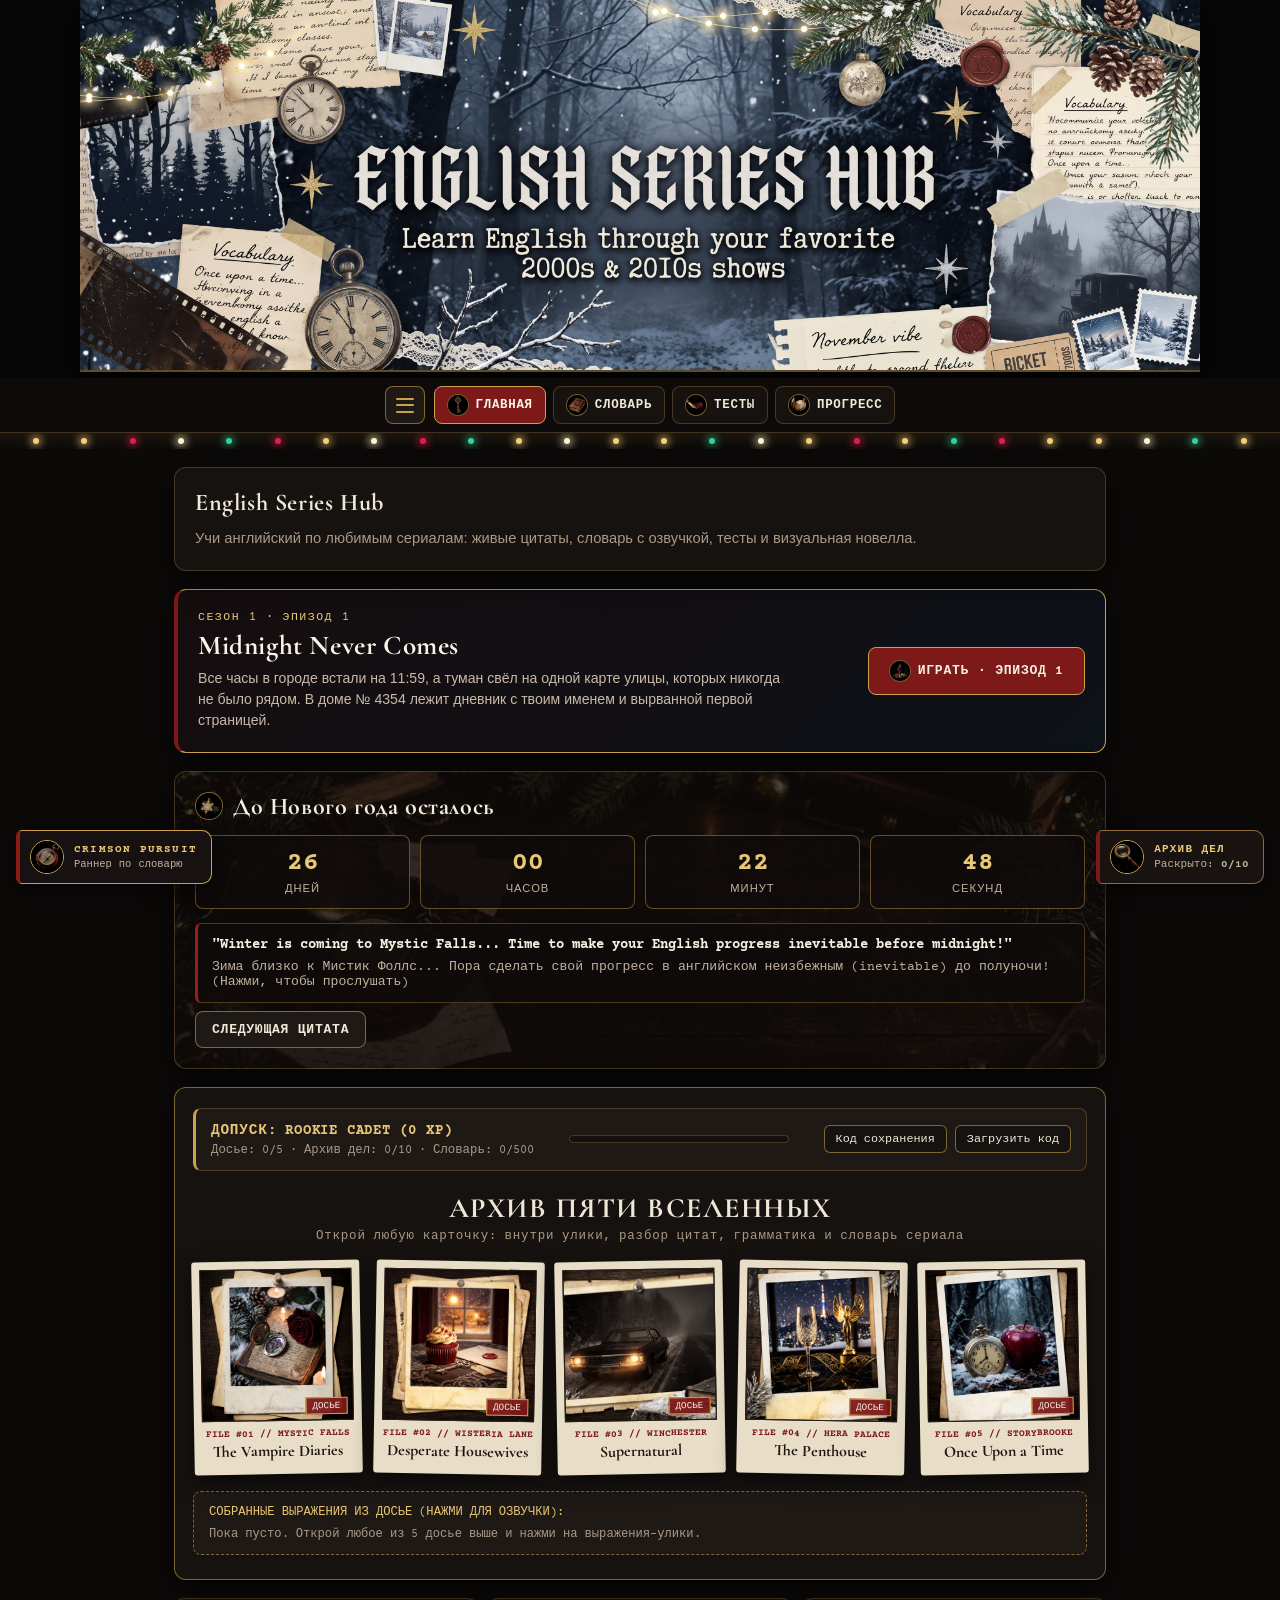
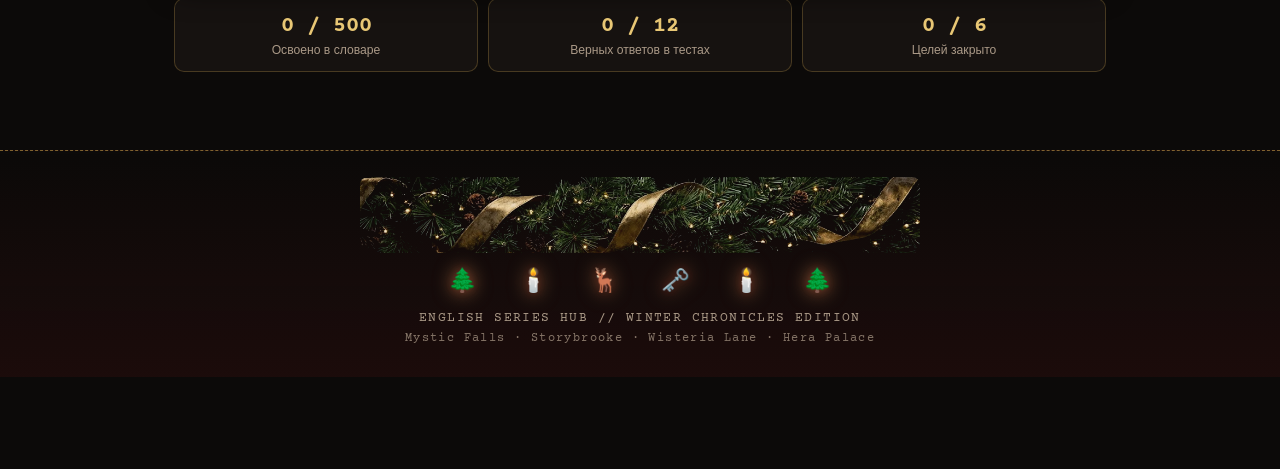
==== commit 23fe8109: "Add files via upload" ====
--- a/index (1).html
+++ b/index (1).html
@@ -4,22 +4,20 @@
   <meta charset="UTF-8">
   <meta name="viewport" content="width=device-width, initial-scale=1.0">
   <title>English Series Hub — Архив вселенных</title>
-  <link rel="stylesheet" href="style.css">
-
-  
-<!-- Yandex.Metrika counter -->
-<script type="text/javascript">
+  <link rel="stylesheet" href="style.css?v=7">
+
+  <!-- Yandex.Metrika counter -->
+  <script type="text/javascript">
     (function(m,e,t,r,i,k,a){
-        m[i]=m[i]||function(){(m[i].a=m[i].a||[]).push(arguments)};
-        m[i].l=1*new Date();
-        for (var j = 0; j < document.scripts.length; j++) {if (document.scripts[j].src === r) { return; }}
-        k=e.createElement(t),a=e.getElementsByTagName(t)[0],k.async=1,k.src=r,a.parentNode.insertBefore(k,a)
-    })(window, document,'script','https://mc.yandex.ru/metrika/tag.js?id=114624558', 'ym');
-
-    ym(114624558, 'init', {ssr:true, webvisor:true, clickmap:true, ecommerce:"dataLayer", referrer: document.referrer, url: location.href, accurateTrackBounce:true, trackLinks:true});
-</script>
-<noscript><div><img src="https://mc.yandex.ru/watch/114624558" style="position:absolute; left:-9999px;" alt="" /></div></noscript>
-<!-- /Yandex.Metrika counter -->
+      m[i]=m[i]||function(){(m[i].a=m[i].a||[]).push(arguments)};
+      m[i].l=1*new Date();
+      for (var j = 0; j < document.scripts.length; j++) {if (document.scripts[j].src === r) { return; }}
+      k=e.createElement(t),a=e.getElementsByTagName(t)[0],k.async=1,k.src=r,a.parentNode.insertBefore(k,a)
+    })(window, document, 'script', 'https://mc.yandex.ru/metrika/tag.js?id=114624558', 'ym');
+    ym(114624558, 'init', {ssr:true, webvisor:true, clickmap:true, ecommerce:"dataLayer", accurateTrackBounce:true, trackLinks:true});
+  </script>
+  <noscript><div><img src="https://mc.yandex.ru/watch/114624558" style="position:absolute; left:-9999px;" alt="" /></div></noscript>
+  <!-- /Yandex.Metrika counter -->
 </head>
 <body>
   <header class="main-header">
@@ -52,7 +50,22 @@
     <section id="home" class="tab-content active">
       <div class="card">
         <h2>English Series Hub</h2>
-        <p>Английский на живых диалогах из пяти культовых сериалов. Открывай досье вселенных, разбирай цитаты и грамматику, собирай свой словарь с озвучкой и тренируй слова в 4-ступенчатом тренажёре или ночной погоне Crimson Pursuit.</p>
+        <p>Учи английский по любимым сериалам: живые цитаты, словарь с озвучкой, тесты и визуальная новелла.</p>
+      </div>
+
+      <!-- Новелла Midnight Never Comes -->
+      <div class="vnc-home-card">
+        <div class="vnc-home-left">
+          <img src="novel/cover.jpg" alt="Midnight Never Comes" class="vnc-home-poster" onerror="this.style.display='none'">
+          <div>
+            <div class="vnc-home-kicker">СЕЗОН 1 · ЭПИЗОД 1</div>
+            <h2 class="vnc-home-title">Midnight Never Comes</h2>
+            <div class="vnc-home-desc">Все часы в городе встали на 11:59, а туман свёл на одной карте улицы, которых никогда не было рядом. В доме № 4354 лежит дневник с твоим именем и вырванной первой страницей.</div>
+          </div>
+        </div>
+        <button class="action-btn" style="margin:0; padding:12px 20px;" onclick="window.VNC.open()">
+          <img src="ico-novels.jpg" alt="" class="ui-ico" onerror="this.style.display='none'"> Играть · Эпизод 1
+        </button>
       </div>
 
       <!-- Зимний таймер до Нового года (можно скрыть в Настройках) -->
@@ -167,7 +180,7 @@
       </div>
     </section>
 
-    <!-- 2. ВКЛАДКА: МАСТЕР-СЛОВАРЬ + 4-СТУПЕНЧАТЫЙ ТРЕНАЖЁР -->
+    <!-- 2. ВКЛАДКА: СЛОВАРЬ И ТРЕНАЖЁР -->
     <section id="dict" class="tab-content">
       <div class="card" id="masterDictMount"></div>
     </section>
@@ -294,7 +307,17 @@
 
     <div>
       <div class="esh-drawer-title">Интерактивные новеллы</div>
-      <button class="esh-nav-btn primary" onclick="window.ESHHub.openNovelModal('tvd_s4')">
+      <button class="esh-nav-btn primary" onclick="window.VNC.open()">
+        <span class="esh-nav-btn-left">
+          <img src="ico-novels.jpg" alt="" class="ui-ico" onerror="this.style.display='none'">
+          <span>Midnight Never Comes (Эп. 1)</span>
+        </span>
+        <span>→</span>
+      </button>
+      <div style="font-size:11.5px; color:#e8c775; margin: 6px 4px 10px; line-height:1.4;">
+        Эпизод 1: One Minute to Midnight
+      </div>
+      <button class="esh-nav-btn" onclick="window.ESHHub.openNovelModal('tvd_s4')">
         <span class="esh-nav-btn-left">
           <img src="ico-novels.jpg" alt="" class="ui-ico" onerror="this.style.display='none'">
           <span>The Vampire Diaries (S4)</span>
@@ -526,9 +549,64 @@
     </div>
   </div>
 
+  <!-- МОДАЛКА: ПОЛНОЦЕННАЯ ВИЗУАЛЬНАЯ НОВЕЛЛА «11:59 // ГОРОД МЕЖДУ СТРОК» -->
+  <div id="vnChroniclesModal" role="dialog" aria-modal="true" aria-label="Midnight Never Comes">
+    <div class="vnc-topbar">
+      <div class="vnc-top-left">
+        <span class="vnc-chapter-pill" id="vncChapterPill">СЕЗОН 1</span>
+        <div class="vnc-stats-mini" id="vncStatsMini"></div>
+      </div>
+      <div class="vnc-top-actions">
+        <button class="vnc-btn ghost" id="vncAutoRuBtn" onclick="window.VNC.toggleAutoRu()">Автоперевод: ВЫКЛ</button>
+        <button class="vnc-btn ghost" id="vncBgmBtn" onclick="window.VNC.toggleBgm()">Музыка: ВКЛ</button>
+        <button class="vnc-btn ghost" id="vncSfxBtn" onclick="window.VNC.toggleSfx()">SFX: ВКЛ</button>
+        <button class="vnc-btn ghost" onclick="window.VNC.openLog()">История</button>
+        <button class="vnc-btn ghost" onclick="window.VNC.openMenu()">Эпизоды</button>
+        <button class="vnc-btn primary" onclick="window.VNC.close()">Выйти</button>
+      </div>
+    </div>
+
+    <div class="vnc-stage" id="vncStage">
+      <div class="vnc-bg-layer" id="vncBgLayer"></div>
+      <div class="vnc-vignette"></div>
+      <div class="vnc-fog-layer" id="vncFogLayer"></div>
+      <div class="vnc-chars-layer" id="vncCharsLayer"></div>
+      <div class="vnc-cg-layer" id="vncCgLayer"></div>
+      <div class="vnc-toast" id="vncToast"></div>
+
+      <div class="vnc-overlay-center" id="vncOverlayCenter"></div>
+
+      <div class="vnc-dialog-wrap" id="vncDialogWrap" style="display:none;">
+        <div class="vnc-speaker-tag" id="vncSpeakerName">Speaker</div>
+        <div class="vnc-dialog-box" id="vncDialogBox">
+          <div class="vnc-text-en" id="vncTextEn"></div>
+          <div class="vnc-text-ru" id="vncTextRu" style="display:none;"></div>
+          <div class="vnc-dialog-footer">
+            <div class="vnc-dialog-tools">
+              <button class="vnc-btn ghost" onclick="window.VNC.speakCurrent(event)">🔊 Озвучить</button>
+              <button class="vnc-btn ghost" id="vncRuToggleBtn" onclick="window.VNC.toggleLineRu(event)">Перевод</button>
+            </div>
+            <div class="vnc-next-hint">Тапни дальше →</div>
+          </div>
+        </div>
+      </div>
+
+      <div class="vnc-log-modal" id="vncLogModal" onclick="if(event.target===this) window.VNC.closeLog()">
+        <div class="vnc-log-card">
+          <div style="display:flex; justify-content:space-between; align-items:center;">
+            <span style="font-family:'Cormorant Garamond',serif; font-size:1.35rem; color:#e8c775; font-weight:700;">История диалога (слова кликабельны)</span>
+            <button class="vnc-btn ghost" onclick="window.VNC.closeLog()">Закрыть</button>
+          </div>
+          <div class="vnc-log-body" id="vncLogBody"></div>
+        </div>
+      </div>
+    </div>
+  </div>
+
   <!-- ПОДКЛЮЧЕНИЕ МОДУЛЕЙ (РАБОТАЕТ И НА GITHUB PAGES, И ЛОКАЛЬНО) -->
   <script src="data.js"></script>
   <script src="app.js"></script>
   <script src="game.js"></script>
+  <script src="novel.js?v=7"></script>
 </body>
 </html>
--- a/style.css
+++ b/style.css
@@ -846,7 +846,7 @@
 .esh-word-popup {
   position: fixed; bottom: 18px; left: 50%; transform: translateX(-50%);
   width: 340px; max-width: 92vw; background: #161210; border: 1.5px solid #c9a24b;
-  border-radius: 10px; padding: 15px; z-index: 10030;
+  border-radius: 10px; padding: 15px; z-index: 10060;
   box-shadow: 0 14px 38px rgba(0, 0, 0, 0.9); display: none; color: #efe7d8;
 }
 .esh-word-popup.show { display: block; animation: eshPopUp 0.18s ease-out; }
@@ -1160,3 +1160,978 @@
   outline: none;
   border-color: #e8c775;
 }
+
+/* ===== ПРОМО-БАННЕР НОВЕЛЛЫ «11:59» НА ГЛАВНОЙ ===== */
+.vnc-home-card {
+  background: linear-gradient(135deg, rgba(22, 14, 15, 0.96), rgba(14, 18, 26, 0.96));
+  border: 1.5px solid var(--accent-gold);
+  border-left: 4px solid var(--accent-primary);
+  border-radius: 12px;
+  padding: 20px;
+  margin-bottom: 18px;
+  box-shadow: 0 12px 30px rgba(0, 0, 0, 0.72);
+  display: flex;
+  flex-wrap: wrap;
+  align-items: center;
+  justify-content: space-between;
+  gap: 16px;
+}
+.vnc-home-kicker {
+  font-family: 'Courier Prime', monospace;
+  font-size: 0.72rem;
+  color: var(--accent-gold-bright);
+  letter-spacing: 1.5px;
+  text-transform: uppercase;
+  margin-bottom: 5px;
+}
+.vnc-home-title {
+  font-family: 'Cormorant Garamond', Georgia, serif;
+  font-size: 1.7rem;
+  color: #faf4e8;
+  margin-bottom: 6px;
+}
+.vnc-home-desc {
+  font-size: 0.88rem;
+  color: #c9baa8;
+  line-height: 1.5;
+  max-width: 600px;
+}
+
+/* ===== ПОЛНОЭКРАННАЯ ВИЗУАЛЬНАЯ НОВЕЛЛА «11:59 // ГОРОД МЕЖДУ СТРОК» ===== */
+#vnChroniclesModal {
+  position: fixed;
+  inset: 0;
+  z-index: 10040;
+  background: #060507;
+  color: #efe7d8;
+  display: none;
+  flex-direction: column;
+  font-family: -apple-system, BlinkMacSystemFont, 'Segoe UI', Roboto, sans-serif;
+  overflow: hidden;
+  user-select: none;
+  -webkit-user-select: none;
+}
+#vnChroniclesModal.open { display: flex; }
+
+.vnc-topbar {
+  position: relative;
+  z-index: 12;
+  display: flex;
+  align-items: center;
+  justify-content: space-between;
+  gap: 8px;
+  padding: 8px 12px;
+  background: rgba(12, 9, 10, 0.94);
+  border-bottom: 1px solid rgba(201, 162, 75, 0.35);
+  flex-wrap: wrap;
+}
+.vnc-top-left {
+  display: flex;
+  align-items: center;
+  gap: 10px;
+  flex-wrap: wrap;
+}
+.vnc-chapter-pill {
+  font-family: 'Courier Prime', monospace;
+  font-size: 0.72rem;
+  font-weight: 700;
+  letter-spacing: 1px;
+  color: #e8c775;
+  background: rgba(125, 25, 25, 0.55);
+  border: 1px solid rgba(201, 162, 75, 0.55);
+  padding: 4px 10px;
+  border-radius: 99px;
+}
+.vnc-stats-mini {
+  display: flex;
+  gap: 10px;
+  font-family: 'Courier Prime', monospace;
+  font-size: 0.72rem;
+  color: #c2b29f;
+}
+.vnc-stats-mini b { color: #e8c775; }
+.vnc-top-actions {
+  display: flex;
+  gap: 6px;
+  flex-wrap: wrap;
+}
+.vnc-btn {
+  font-family: 'Courier Prime', monospace;
+  font-size: 0.76rem;
+  font-weight: 700;
+  padding: 7px 12px;
+  border-radius: 7px;
+  cursor: pointer;
+  transition: background 0.16s ease, border-color 0.16s ease, transform 0.12s ease;
+}
+.vnc-btn.primary {
+  background: #7d1919;
+  border: 1px solid #c9a24b;
+  color: #faf4e8;
+}
+.vnc-btn.primary:hover { background: #962020; border-color: #e8c775; }
+.vnc-btn.ghost {
+  background: rgba(24, 18, 16, 0.9);
+  border: 1px solid rgba(201, 162, 75, 0.42);
+  color: #e8dec8;
+}
+.vnc-btn.ghost:hover { border-color: #e8c775; background: rgba(38, 28, 24, 0.96); }
+
+/* Сцена */
+.vnc-stage {
+  position: relative;
+  flex: 1;
+  width: 100%;
+  overflow: hidden;
+  display: flex;
+  flex-direction: column;
+  justify-content: flex-end;
+}
+.vnc-bg-layer {
+  position: absolute;
+  inset: -2%;
+  background-size: cover;
+  background-position: center;
+  z-index: 1;
+}
+.vnc-bg-slide {
+  position: absolute;
+  inset: 0;
+  background-size: cover;
+  background-position: center;
+  opacity: 0;
+  transition: opacity 0.65s ease;
+}
+.vnc-bg-slide.active {
+  opacity: 1;
+}
+.vnc-bg-slide.kenburns,
+.vnc-bg-layer.kenburns {
+  animation: vncKenBurns 22s ease-in-out infinite alternate;
+}
+@keyframes vncKenBurns {
+  0% { transform: scale(1.02) translate(0, 0); }
+  100% { transform: scale(1.08) translate(-1.2%, -0.8%); }
+}
+
+/* Живые атмосферные частицы (пылинки / холодный туман) */
+.vnc-particles-layer {
+  position: absolute;
+  inset: 0;
+  z-index: 3;
+  pointer-events: none;
+  overflow: hidden;
+}
+.vnc-mote {
+  position: absolute;
+  bottom: -12px;
+  border-radius: 50%;
+  background: radial-gradient(circle, rgba(248, 224, 152, 0.85) 0%, rgba(248, 224, 152, 0) 70%);
+  opacity: 0;
+  animation: vncMoteFloat var(--mote-dur, 10s) linear var(--mote-delay, 0s) infinite;
+}
+.vnc-particles-layer.is-fog .vnc-mote {
+  background: radial-gradient(circle, rgba(210, 232, 250, 0.78) 0%, rgba(190, 215, 240, 0) 70%);
+}
+@keyframes vncMoteFloat {
+  0% { transform: translate3d(0, 0, 0) scale(0.7); opacity: 0; }
+  18% { opacity: 0.55; }
+  75% { opacity: 0.4; }
+  100% { transform: translate3d(var(--mote-drift, 18px), -92vh, 0) scale(1.15); opacity: 0; }
+}
+.vnc-vignette {
+  position: absolute;
+  inset: 0;
+  background: radial-gradient(circle at 50% 42%, transparent 32%, rgba(5, 4, 6, 0.76) 100%);
+  pointer-events: none;
+  z-index: 2;
+}
+.vnc-fog-layer {
+  position: absolute;
+  inset: 0;
+  z-index: 3;
+  pointer-events: none;
+  opacity: 0;
+  transition: opacity 0.8s ease;
+  background:
+    radial-gradient(ellipse at 20% 80%, rgba(190, 210, 225, 0.22), transparent 55%),
+    radial-gradient(ellipse at 80% 70%, rgba(180, 200, 215, 0.18), transparent 50%),
+    linear-gradient(to top, rgba(160, 180, 196, 0.24), transparent 45%);
+}
+.vnc-fog-layer.active {
+  opacity: 1;
+  animation: vncFogDrift 14s ease-in-out infinite alternate;
+}
+@keyframes vncFogDrift {
+  0% { transform: translateX(-2%) scale(1.02); }
+  100% { transform: translateX(2%) scale(1.06); }
+}
+
+/* Спецэффекты сцены */
+.vnc-stage.fx-shake { animation: vncShake 0.45s ease; }
+@keyframes vncShake {
+  0%, 100% { transform: translate(0, 0); }
+  20% { transform: translate(-7px, 4px); }
+  40% { transform: translate(7px, -5px); }
+  60% { transform: translate(-5px, 3px); }
+  80% { transform: translate(4px, -2px); }
+}
+.vnc-stage.fx-flash::after {
+  content: "";
+  position: absolute;
+  inset: 0;
+  z-index: 15;
+  background: rgba(245, 220, 150, 0.45);
+  pointer-events: none;
+  animation: vncFlashFade 0.55s ease forwards;
+}
+@keyframes vncFlashFade { from { opacity: 1; } to { opacity: 0; } }
+.vnc-stage.fx-glitch { animation: vncGlitch 0.45s steps(3, end); }
+@keyframes vncGlitch {
+  0% { filter: hue-rotate(0deg) contrast(1); }
+  33% { filter: hue-rotate(45deg) contrast(1.45) brightness(1.15); }
+  66% { filter: hue-rotate(-30deg) contrast(1.3); }
+  100% { filter: none; }
+}
+
+/* Персонажи — плавный живой риг без микродрожания */
+.vnc-chars-layer {
+  position: absolute;
+  inset: 0;
+  z-index: 4;
+  pointer-events: none;
+  display: flex;
+  align-items: flex-end;
+  justify-content: center;
+}
+.vnc-char-slot {
+  position: absolute;
+  bottom: -4px;
+  height: 84vh;
+  display: flex;
+  align-items: flex-end;
+  justify-content: center;
+  transition: left 0.48s cubic-bezier(0.22, 1, 0.36, 1), opacity 0.3s ease;
+  backface-visibility: hidden;
+}
+.vnc-char-slot.pos-center { left: 50%; transform: translateX(-50%); }
+.vnc-char-slot.pos-left { left: 26%; transform: translateX(-50%); }
+.vnc-char-slot.pos-right { left: 74%; transform: translateX(-50%); }
+.vnc-char-slot.speaking { z-index: 6; }
+.vnc-char-slot.dimmed { z-index: 5; }
+
+/* Плавные входы и выходы героев */
+.vnc-char-slot.vnc-enter-left { animation: vncEnterLeft 0.52s cubic-bezier(0.22, 1, 0.36, 1) both; }
+.vnc-char-slot.vnc-enter-right { animation: vncEnterRight 0.52s cubic-bezier(0.22, 1, 0.36, 1) both; }
+.vnc-char-slot.vnc-enter-center { animation: vncEnterCenter 0.5s cubic-bezier(0.22, 1, 0.36, 1) both; }
+.vnc-char-slot.vnc-char-exit {
+  opacity: 0;
+  transform: translateX(-50%) translateY(18px) scale(0.96);
+  transition: opacity 0.32s ease, transform 0.32s ease;
+}
+
+@keyframes vncEnterLeft {
+  from { opacity: 0; transform: translateX(calc(-50% - 46px)) translateY(10px); }
+  to { opacity: 1; transform: translateX(-50%) translateY(0); }
+}
+@keyframes vncEnterRight {
+  from { opacity: 0; transform: translateX(calc(-50% + 46px)) translateY(10px); }
+  to { opacity: 1; transform: translateX(-50%) translateY(0); }
+}
+@keyframes vncEnterCenter {
+  from { opacity: 0; transform: translateX(-50%) translateY(24px) scale(0.96); }
+  to { opacity: 1; transform: translateX(-50%) translateY(0) scale(1); }
+}
+
+/* Уровень 2: фокус говорящего (плавно, без тяжёлых перерисовок теней) */
+.vnc-char-actor {
+  height: 100%;
+  display: flex;
+  align-items: flex-end;
+  transform-origin: 50% 100%;
+  transition: transform 0.38s cubic-bezier(0.22, 1, 0.36, 1), filter 0.38s ease, opacity 0.38s ease;
+  backface-visibility: hidden;
+}
+.vnc-char-slot.speaking > .vnc-char-actor {
+  transform: translate3d(0, -3px, 0) scale(1.03);
+  filter: brightness(1.04);
+  opacity: 1;
+}
+.vnc-char-slot.dimmed > .vnc-char-actor {
+  transform: translate3d(0, 6px, 0) scale(0.955);
+  filter: brightness(0.56) saturate(0.75);
+  opacity: 0.9;
+}
+
+/* Уровень 3: мягкие реакции (без резкого подёргивания) */
+.vnc-char-react {
+  height: 100%;
+  display: flex;
+  align-items: flex-end;
+  transform-origin: 50% 100%;
+}
+.vnc-char-react.react-speak {
+  animation: vncReactSpeak 0.36s cubic-bezier(0.22, 1, 0.36, 1);
+}
+.vnc-char-react.react-tense {
+  animation: vncReactTense 0.4s ease-out;
+}
+.vnc-char-react.react-calm {
+  animation: vncReactCalm 0.45s ease-out;
+}
+.vnc-char-react.react-shock {
+  animation: vncReactShock 0.45s ease-out;
+}
+
+@keyframes vncReactSpeak {
+  0% { transform: translate3d(0, 0, 0); }
+  45% { transform: translate3d(0, -5px, 0); }
+  100% { transform: translate3d(0, 0, 0); }
+}
+@keyframes vncReactTense {
+  0% { transform: translate3d(0, 0, 0); }
+  30% { transform: translate3d(-4px, -2px, 0); }
+  65% { transform: translate3d(3px, -1px, 0); }
+  100% { transform: translate3d(0, 0, 0); }
+}
+@keyframes vncReactCalm {
+  0% { transform: translate3d(0, -3px, 0); }
+  100% { transform: translate3d(0, 0, 0); }
+}
+@keyframes vncReactShock {
+  0% { transform: translate3d(0, 0, 0); }
+  25% { transform: translate3d(-7px, -4px, 0); }
+  55% { transform: translate3d(6px, 1px, 0); }
+  100% { transform: translate3d(0, 0, 0); }
+}
+
+/* Уровень 4: плавное дыхание без микро-вращения (чтобы на ноутбуке не дрожали края) */
+.vnc-char-breath {
+  position: relative;
+  height: 100%;
+  display: flex;
+  align-items: flex-end;
+  transform-origin: 50% 100%;
+  animation: vncLiveBreath var(--breath-dur, 5.2s) ease-in-out var(--breath-delay, 0s) infinite;
+  backface-visibility: hidden;
+}
+@keyframes vncLiveBreath {
+  0%, 100% { transform: translate3d(0, 0, 0) scaleY(1); }
+  50% { transform: translate3d(0, -2px, 0) scaleY(1.012); }
+}
+
+/* Единая высота для всех героев — Сэм теперь одного роста с Лукасом */
+.vnc-char-img {
+  height: 80vh;
+  max-height: 780px;
+  max-width: 68vw;
+  width: auto;
+  object-fit: contain;
+  display: block;
+}
+.vnc-char-img.vnc-emo-fadein {
+  animation: vncEmoIn 0.28s ease-out;
+}
+.vnc-char-img.vnc-char-ghost {
+  position: absolute;
+  inset: 0;
+  width: 100%;
+  height: 100%;
+  pointer-events: none;
+  animation: vncEmoOut 0.28s ease-out forwards;
+}
+@keyframes vncEmoIn {
+  from { opacity: 0.35; }
+  to { opacity: 1; }
+}
+@keyframes vncEmoOut {
+  from { opacity: 0.92; }
+  to { opacity: 0; }
+}
+
+/* Плавное появление плашки говорящего и дыхание портрета ГГ в зеркале */
+.vnc-speaker-tag.vnc-tag-pop {
+  animation: vncTagPop 0.26s cubic-bezier(0.22, 1, 0.36, 1);
+}
+@keyframes vncTagPop {
+  from { opacity: 0; transform: translateY(6px); }
+  to { opacity: 1; transform: translateY(0); }
+}
+.vnc-mc-img {
+  transform-origin: 50% 100%;
+  animation: vncLiveBreath 4.9s ease-in-out infinite;
+}
+.vnc-char-fallback {
+  width: min(42vw, 215px);
+  background: rgba(16, 12, 13, 0.88);
+  border: 1.5px solid var(--char-accent, #c9a24b);
+  border-radius: 14px;
+  padding: 16px 12px;
+  text-align: center;
+  box-shadow: 0 16px 38px rgba(0, 0, 0, 0.82);
+  backdrop-filter: blur(6px);
+}
+.vnc-char-fallback-ring {
+  width: 96px;
+  height: 96px;
+  border-radius: 50%;
+  margin: 0 auto 10px;
+  border: 2px solid var(--char-accent, #c9a24b);
+  overflow: hidden;
+  position: relative;
+  background: #140f0e;
+  display: flex;
+  align-items: center;
+  justify-content: center;
+}
+.vnc-char-fallback-ring img {
+  position: absolute;
+  inset: 0;
+  width: 100%;
+  height: 100%;
+  object-fit: cover;
+  opacity: 0.86;
+}
+.vnc-char-monogram {
+  position: relative;
+  z-index: 1;
+  font-family: 'Cormorant Garamond', serif;
+  font-size: 1.7rem;
+  font-weight: 700;
+  color: #faf4e8;
+  text-shadow: 0 2px 10px #000;
+}
+.vnc-char-fallback-name {
+  font-family: 'Cormorant Garamond', serif;
+  font-size: 1.15rem;
+  font-weight: 700;
+  color: #faf4e8;
+}
+.vnc-char-fallback-series {
+  font-family: 'Courier Prime', monospace;
+  font-size: 0.68rem;
+  color: #c9a24b;
+  text-transform: uppercase;
+  letter-spacing: 1px;
+  margin-top: 3px;
+}
+
+/* CG-вставки (Часы 11:59 и Дневник) — чёткий киношный кадр без мыльного растяжения */
+.vnc-cg-layer {
+  position: absolute;
+  inset: 0;
+  z-index: 7;
+  display: none;
+  pointer-events: none;
+  background: radial-gradient(circle at 50% 42%, rgba(18, 14, 16, 0.88) 0%, rgba(5, 4, 6, 0.97) 100%);
+  padding: 20px 20px 185px;
+}
+.vnc-cg-layer.active {
+  display: flex;
+  align-items: center;
+  justify-content: center;
+  animation: vncCgFade 0.35s ease;
+}
+@keyframes vncCgFade {
+  from { opacity: 0; }
+  to { opacity: 1; }
+}
+.vnc-cg-card {
+  max-width: min(820px, 92vw);
+  max-height: 100%;
+  position: relative;
+  border-radius: 14px;
+  overflow: hidden;
+  border: 1.5px solid rgba(201, 162, 75, 0.65);
+  box-shadow: 0 22px 60px rgba(0, 0, 0, 0.92);
+  display: flex;
+  align-items: center;
+  justify-content: center;
+  background: #090708;
+}
+.vnc-cg-real-img {
+  max-width: 100%;
+  max-height: calc(100vh - 260px);
+  width: auto;
+  height: auto;
+  object-fit: contain;
+  display: block;
+}
+.vnc-clock-fallback {
+  padding: 20px;
+  display: flex;
+  flex-direction: column;
+  align-items: center;
+  gap: 12px;
+  background: radial-gradient(circle at 50% 40%, #241914 0%, #0b0808 100%);
+}
+.vnc-clock-dial {
+  width: 146px;
+  height: 146px;
+  border-radius: 50%;
+  border: 3px solid #c9a24b;
+  background: radial-gradient(circle, #1a1410 0%, #090707 100%);
+  position: relative;
+  box-shadow: 0 0 28px rgba(201, 162, 75, 0.35), inset 0 0 18px rgba(0, 0, 0, 0.85);
+}
+.vnc-clock-mark {
+  position: absolute;
+  font-family: 'Cormorant Garamond', serif;
+  font-size: 0.85rem;
+  font-weight: 700;
+  color: #e8c775;
+}
+.vnc-clock-mark.m12 { top: 6px; left: 50%; transform: translateX(-50%); }
+.vnc-clock-mark.m6 { bottom: 6px; left: 50%; transform: translateX(-50%); }
+.vnc-clock-mark.m3 { right: 9px; top: 50%; transform: translateY(-50%); }
+.vnc-clock-mark.m9 { left: 9px; top: 50%; transform: translateY(-50%); }
+.vnc-hand-hour {
+  position: absolute;
+  bottom: 50%;
+  left: 50%;
+  width: 4px;
+  height: 36px;
+  background: #e8c775;
+  transform-origin: bottom center;
+  transform: translateX(-50%) rotate(-3deg);
+  border-radius: 2px;
+}
+.vnc-hand-min {
+  position: absolute;
+  bottom: 50%;
+  left: 50%;
+  width: 2.5px;
+  height: 52px;
+  background: #e11d48;
+  transform-origin: bottom center;
+  transform: translateX(-50%) rotate(-6deg);
+  border-radius: 2px;
+  animation: vncHandTremble 1.6s ease-in-out infinite;
+}
+@keyframes vncHandTremble {
+  0%, 78%, 100% { transform: translateX(-50%) rotate(-6deg); }
+  84% { transform: translateX(-50%) rotate(-4.2deg); }
+  90% { transform: translateX(-50%) rotate(-6.4deg); }
+}
+.vnc-hand-pin {
+  position: absolute;
+  top: 50%;
+  left: 50%;
+  width: 10px;
+  height: 10px;
+  border-radius: 50%;
+  background: #e8c775;
+  transform: translate(-50%, -50%);
+}
+.vnc-clock-digital {
+  font-family: 'Courier Prime', monospace;
+  font-size: 1.55rem;
+  font-weight: 700;
+  letter-spacing: 4px;
+  color: #e11d48;
+  text-shadow: 0 0 12px rgba(225, 29, 72, 0.7);
+}
+.vnc-journal-fallback {
+  padding: 22px 18px;
+  background: linear-gradient(135deg, #271b14, #140d0a);
+  text-align: center;
+  position: relative;
+}
+.vnc-wax-seal {
+  width: 46px;
+  height: 46px;
+  border-radius: 50%;
+  margin: 0 auto 10px;
+  background: radial-gradient(circle at 35% 35%, #b91c1c, #5c0c0c);
+  border: 2px solid #c9a24b;
+  color: #fde68a;
+  font-family: 'Courier Prime', monospace;
+  font-size: 0.72rem;
+  font-weight: 700;
+  display: flex;
+  align-items: center;
+  justify-content: center;
+  box-shadow: 0 4px 12px rgba(0, 0, 0, 0.75);
+}
+.vnc-journal-page-title {
+  font-family: 'Cormorant Garamond', serif;
+  font-size: 1.2rem;
+  color: #e8c775;
+  margin-bottom: 8px;
+}
+.vnc-journal-page-line {
+  font-family: Georgia, serif;
+  font-style: italic;
+  font-size: 0.92rem;
+  color: #efe7d8;
+  line-height: 1.55;
+}
+
+/* Уведомление Клуба Романтики сверху */
+.vnc-toast {
+  position: absolute;
+  top: 14px;
+  left: 50%;
+  transform: translateX(-50%) translateY(-18px);
+  z-index: 14;
+  background: rgba(18, 13, 12, 0.95);
+  border: 1.5px solid #c9a24b;
+  border-left: 4px solid #9e1b1b;
+  color: #f5d076;
+  font-family: 'Courier Prime', monospace;
+  font-size: 0.8rem;
+  font-weight: 700;
+  padding: 9px 16px;
+  border-radius: 8px;
+  box-shadow: 0 10px 28px rgba(0, 0, 0, 0.85);
+  opacity: 0;
+  pointer-events: none;
+  transition: opacity 0.28s ease, transform 0.28s ease;
+  max-width: 92vw;
+  text-align: center;
+}
+.vnc-toast.show {
+  opacity: 1;
+  transform: translateX(-50%) translateY(0);
+}
+
+/* Нижнее окно диалога */
+.vnc-dialog-wrap {
+  position: relative;
+  z-index: 9;
+  width: min(860px, 96vw);
+  margin: 0 auto 14px;
+}
+.vnc-speaker-tag {
+  display: inline-block;
+  margin-left: 14px;
+  margin-bottom: -1px;
+  padding: 5px 14px;
+  border-radius: 8px 8px 0 0;
+  border: 1.5px solid #c9a24b;
+  border-bottom: none;
+  font-family: 'Courier Prime', monospace;
+  font-size: 0.78rem;
+  font-weight: 700;
+  letter-spacing: 0.8px;
+  text-transform: uppercase;
+  position: relative;
+  z-index: 2;
+}
+.vnc-dialog-box {
+  background: rgba(14, 10, 10, 0.95);
+  border: 1.5px solid rgba(201, 162, 75, 0.65);
+  border-radius: 12px;
+  padding: 16px 18px 13px;
+  box-shadow: 0 14px 40px rgba(0, 0, 0, 0.88);
+  cursor: pointer;
+}
+.vnc-text-en {
+  font-family: Georgia, 'Times New Roman', serif;
+  font-size: clamp(1rem, 2.5vw, 1.18rem);
+  line-height: 1.62;
+  color: #f4eee1;
+  min-height: 76px;
+}
+.vnc-text-ru {
+  margin-top: 10px;
+  padding-top: 9px;
+  border-top: 1px dashed rgba(201, 162, 75, 0.3);
+  font-size: 0.88rem;
+  line-height: 1.48;
+  color: #c7b8a6;
+}
+.vnc-dialog-footer {
+  margin-top: 11px;
+  display: flex;
+  align-items: center;
+  justify-content: space-between;
+  gap: 8px;
+  flex-wrap: wrap;
+}
+.vnc-dialog-tools {
+  display: flex;
+  gap: 6px;
+  flex-wrap: wrap;
+}
+.vnc-next-hint {
+  font-family: 'Courier Prime', monospace;
+  font-size: 0.75rem;
+  color: #e8c775;
+  letter-spacing: 0.6px;
+  animation: vncPulseHint 1.6s ease-in-out infinite;
+}
+@keyframes vncPulseHint {
+  0%, 100% { opacity: 0.65; }
+  50% { opacity: 1; }
+}
+
+/* Центральные оверлеи (Меню, Заставка, Настройка героя, Выборы, Финал) */
+.vnc-overlay-center {
+  position: absolute;
+  inset: 0;
+  z-index: 10;
+  display: none;
+  align-items: center;
+  justify-content: center;
+  padding: 16px;
+  background: rgba(6, 5, 7, 0.62);
+  overflow-y: auto;
+}
+.vnc-menu-card, .vnc-setup-card, .vnc-choice-box, .vnc-end-card {
+  width: min(640px, 100%);
+  max-height: 82dvh;
+  overflow-y: auto;
+  background: rgba(18, 13, 13, 0.96);
+  border: 1.5px solid #c9a24b;
+  border-radius: 12px;
+  padding: 22px 20px;
+  box-shadow: 0 22px 60px rgba(0, 0, 0, 0.95);
+}
+.vnc-menu-kicker {
+  font-family: 'Courier Prime', monospace;
+  font-size: 0.72rem;
+  letter-spacing: 1.5px;
+  color: #c9a24b;
+  text-transform: uppercase;
+  margin-bottom: 6px;
+}
+.vnc-menu-title {
+  font-family: 'Cormorant Garamond', Georgia, serif;
+  font-size: 2rem;
+  color: #faf4e8;
+  margin-bottom: 8px;
+}
+.vnc-menu-desc {
+  font-size: 0.88rem;
+  color: #c2b29f;
+  line-height: 1.55;
+  margin-bottom: 16px;
+}
+.vnc-ep-list { display: flex; flex-direction: column; gap: 10px; }
+.vnc-ep-card {
+  background: rgba(28, 21, 19, 0.92);
+  border: 1px solid rgba(201, 162, 75, 0.45);
+  border-radius: 9px;
+  padding: 14px;
+  display: flex;
+  flex-wrap: wrap;
+  align-items: center;
+  justify-content: space-between;
+  gap: 12px;
+}
+.vnc-ep-card.locked { opacity: 0.62; border-style: dashed; }
+.vnc-ep-num { font-family: 'Courier Prime', monospace; font-size: 0.68rem; color: #e8c775; letter-spacing: 1px; }
+.vnc-ep-name { font-family: 'Cormorant Garamond', serif; font-size: 1.3rem; font-weight: 700; color: #faf4e8; margin: 2px 0; }
+.vnc-ep-cast { font-size: 0.78rem; color: #aa9987; }
+.vnc-ep-actions { display: flex; gap: 7px; flex-wrap: wrap; }
+.vnc-ep-soon { font-family: 'Courier Prime', monospace; font-size: 0.72rem; color: #aa9987; border: 1px solid rgba(201,162,75,0.3); padding: 4px 9px; border-radius: 5px; }
+
+/* Заставка серии */
+.vnc-title-splash {
+  text-align: center;
+  padding: 36px 24px;
+  cursor: pointer;
+  animation: fadeIn 0.8s ease;
+}
+.vnc-splash-ep { font-family: 'Courier Prime', monospace; font-size: 0.85rem; letter-spacing: 3px; color: #c9a24b; margin-bottom: 10px; }
+.vnc-splash-main { font-family: 'Cormorant Garamond', serif; font-size: clamp(2rem, 6vw, 3.2rem); color: #faf4e8; letter-spacing: 2px; margin-bottom: 8px; text-shadow: 0 4px 24px rgba(0,0,0,0.9); }
+.vnc-splash-sub { font-family: 'Courier Prime', monospace; font-size: 1rem; color: #e11d48; letter-spacing: 3px; font-weight: 700; }
+.vnc-splash-hint { margin-top: 26px; font-family: 'Courier Prime', monospace; font-size: 0.82rem; color: #e8c775; animation: vncPulseHint 1.5s infinite; }
+
+/* Настройка героя */
+.vnc-setup-label { display: block; font-family: 'Courier Prime', monospace; font-size: 0.75rem; color: #e8c775; margin-bottom: 6px; }
+.vnc-setup-input {
+  width: 100%;
+  background: #120d0c;
+  border: 1px solid rgba(201, 162, 75, 0.55);
+  color: #faf4e8;
+  padding: 10px 12px;
+  border-radius: 7px;
+  font-family: 'Courier Prime', monospace;
+  font-size: 0.95rem;
+}
+.vnc-gender-row { display: grid; grid-template-columns: 1fr 1fr; gap: 8px; }
+
+/* Выборы и таймер */
+.vnc-timer-wrap { width: 100%; height: 8px; background: rgba(0,0,0,0.5); border: 1px solid rgba(201,162,75,0.4); border-radius: 99px; overflow: hidden; margin-bottom: 6px; }
+.vnc-timer-fill { height: 100%; width: 100%; background: linear-gradient(90deg, #dc2626, #e8c775); transition: width 0.08s linear; }
+.vnc-timer-lbl { font-family: 'Courier Prime', monospace; font-size: 0.76rem; color: #fca5a5; font-weight: 700; margin-bottom: 10px; text-align: right; }
+.vnc-choice-prompt { font-family: 'Courier Prime', monospace; font-size: 0.88rem; color: #e8c775; font-weight: 700; margin-bottom: 12px; line-height: 1.45; }
+.vnc-choice-list { display: flex; flex-direction: column; gap: 9px; }
+.vnc-choice-btn {
+  width: 100%;
+  text-align: left;
+  background: rgba(30, 21, 19, 0.94);
+  border: 1.5px solid rgba(201, 162, 75, 0.45);
+  border-radius: 9px;
+  padding: 12px 14px;
+  cursor: pointer;
+  transition: border-color 0.16s ease, background 0.16s ease, transform 0.12s ease;
+}
+.vnc-choice-btn:hover { border-color: #e8c775; background: rgba(65, 22, 22, 0.92); transform: translateY(-1px); }
+.vnc-choice-en { font-family: Georgia, serif; font-size: 0.98rem; color: #faf4e8; font-weight: 600; line-height: 1.42; }
+.vnc-choice-ru { font-size: 0.78rem; color: #b8a795; margin-top: 4px; }
+
+/* Финал эпизода */
+.vnc-end-stats { display: grid; grid-template-columns: repeat(3, 1fr); gap: 8px; margin: 14px 0; }
+.vnc-end-stat { background: #1c1513; border: 1px solid rgba(201,162,75,0.35); border-radius: 8px; padding: 10px; text-align: center; font-family: 'Courier Prime', monospace; }
+.vnc-end-stat b { display: block; font-size: 1.35rem; color: #e8c775; }
+.vnc-end-stat span { font-size: 0.7rem; color: #aa9987; }
+.vnc-end-block { margin-top: 14px; padding-top: 12px; border-top: 1px dashed rgba(201,162,75,0.28); }
+.vnc-end-lbl { font-family: 'Courier Prime', monospace; font-size: 0.76rem; color: #c9a24b; text-transform: uppercase; letter-spacing: 1px; margin-bottom: 8px; }
+.vnc-rel-chips { display: flex; flex-wrap: wrap; gap: 6px; }
+.vnc-rel-chip { background: #1c1513; border: 1px solid rgba(201,162,75,0.3); border-radius: 6px; padding: 5px 9px; font-family: 'Courier Prime', monospace; font-size: 0.75rem; color: #efe7d8; }
+.vnc-flags-list { padding-left: 18px; font-size: 0.84rem; color: #d6cab8; line-height: 1.55; }
+.vnc-vocab-preview { max-height: 170px; overflow-y: auto; background: rgba(0,0,0,0.35); border: 1px solid rgba(201,162,75,0.25); border-radius: 8px; padding: 8px 10px; }
+.vnc-vocab-row { display: flex; justify-content: space-between; align-items: center; gap: 8px; padding: 6px 2px; border-bottom: 1px dashed rgba(201,162,75,0.18); font-size: 0.8rem; cursor: pointer; }
+.vnc-vocab-row:last-child { border-bottom: none; }
+
+/* Журнал истории диалога */
+.vnc-log-modal {
+  position: absolute;
+  inset: 0;
+  z-index: 20;
+  background: rgba(7, 5, 7, 0.9);
+  display: none;
+  align-items: center;
+  justify-content: center;
+  padding: 14px;
+}
+.vnc-log-modal.open { display: flex; }
+.vnc-log-card {
+  width: min(640px, 100%);
+  max-height: 82dvh;
+  display: flex;
+  flex-direction: column;
+  background: #161110;
+  border: 1.5px solid #c9a24b;
+  border-radius: 10px;
+  padding: 16px;
+}
+.vnc-log-body { overflow-y: auto; margin-top: 10px; display: flex; flex-direction: column; gap: 10px; }
+.vnc-log-item { background: #1e1715; border-left: 3px solid #c9a24b; padding: 9px 11px; border-radius: 0 6px 6px 0; }
+.vnc-log-sp { font-family: 'Courier Prime', monospace; font-size: 0.72rem; color: #e8c775; font-weight: 700; margin-bottom: 3px; }
+.vnc-log-en { font-family: Georgia, serif; font-size: 0.92rem; color: #f4eee1; }
+.vnc-log-ru { font-size: 0.78rem; color: #aa9987; margin-top: 3px; }
+
+@media (max-width: 600px) {
+  .vnc-stats-mini { display: none; }
+  .vnc-char-slot { bottom: 0; height: 74vh; }
+  .vnc-char-img { height: 70vh; max-width: 82vw; }
+  .vnc-char-slot.pos-left { left: 28%; }
+  .vnc-char-slot.pos-right { left: 72%; }
+  .vnc-dialog-box { padding: 13px 14px 11px; }
+  .vnc-cg-layer { padding: 14px 12px 175px; }
+}
+
+/* Портрет главного героя в зеркале (выбор персонажа) */
+.vnc-setup-layout {
+  display: grid;
+  grid-template-columns: 168px 1fr;
+  gap: 18px;
+  align-items: center;
+}
+.vnc-mc-mirror-frame {
+  width: 168px;
+  height: 224px;
+  border-radius: 10px;
+  border: 1.5px solid #c9a24b;
+  background: radial-gradient(circle at 50% 35%, #241a18 0%, #0d090a 100%);
+  overflow: hidden;
+  display: flex;
+  align-items: flex-end;
+  justify-content: center;
+  box-shadow: inset 0 0 24px rgba(0, 0, 0, 0.85), 0 8px 22px rgba(0, 0, 0, 0.6);
+  position: relative;
+}
+.vnc-mc-mirror-frame::after {
+  content: "";
+  position: absolute;
+  inset: 0;
+  background: linear-gradient(125deg, rgba(255,255,255,0.08) 0%, transparent 40%, rgba(201,162,75,0.08) 100%);
+  pointer-events: none;
+}
+.vnc-mc-img {
+  width: 100%;
+  height: 100%;
+  object-fit: cover;
+  object-position: center top;
+  display: block;
+}
+.vnc-mc-placeholder {
+  width: 100%;
+  height: 100%;
+  display: flex;
+  flex-direction: column;
+  align-items: center;
+  justify-content: center;
+  gap: 6px;
+  font-family: 'Courier Prime', monospace;
+  color: #e8c775;
+}
+.vnc-mc-placeholder span {
+  font-size: 1.5rem;
+  font-weight: 700;
+  letter-spacing: 3px;
+}
+.vnc-mc-placeholder small {
+  font-size: 0.72rem;
+  color: #b8a795;
+}
+@media (max-width: 560px) {
+  .vnc-setup-layout {
+    grid-template-columns: 1fr;
+  }
+  .vnc-mc-mirror-frame {
+    margin: 0 auto;
+    width: 144px;
+    height: 192px;
+  }
+}
+
+/* Обложка / постер новеллы Midnight Never Comes (novel/cover.jpg) */
+.vnc-home-left {
+  display: flex;
+  align-items: center;
+  gap: 16px;
+  flex: 1;
+  min-width: 240px;
+}
+.vnc-home-poster {
+  width: 84px;
+  height: 112px;
+  border-radius: 8px;
+  object-fit: cover;
+  border: 1.5px solid var(--accent-gold);
+  box-shadow: 0 6px 18px rgba(0, 0, 0, 0.75);
+  flex-shrink: 0;
+}
+.vnc-menu-hero {
+  display: flex;
+  align-items: center;
+  gap: 18px;
+  margin-bottom: 16px;
+}
+.vnc-menu-cover {
+  width: 126px;
+  height: 168px;
+  border-radius: 10px;
+  object-fit: cover;
+  border: 1.5px solid #c9a24b;
+  box-shadow: 0 10px 28px rgba(0, 0, 0, 0.85);
+  flex-shrink: 0;
+}
+.vnc-menu-hero-info .vnc-menu-desc {
+  margin-bottom: 0;
+}
+@media (max-width: 540px) {
+  .vnc-menu-hero {
+    flex-direction: column;
+    text-align: center;
+  }
+  .vnc-menu-cover {
+    width: 136px;
+    height: 182px;
+  }
+}
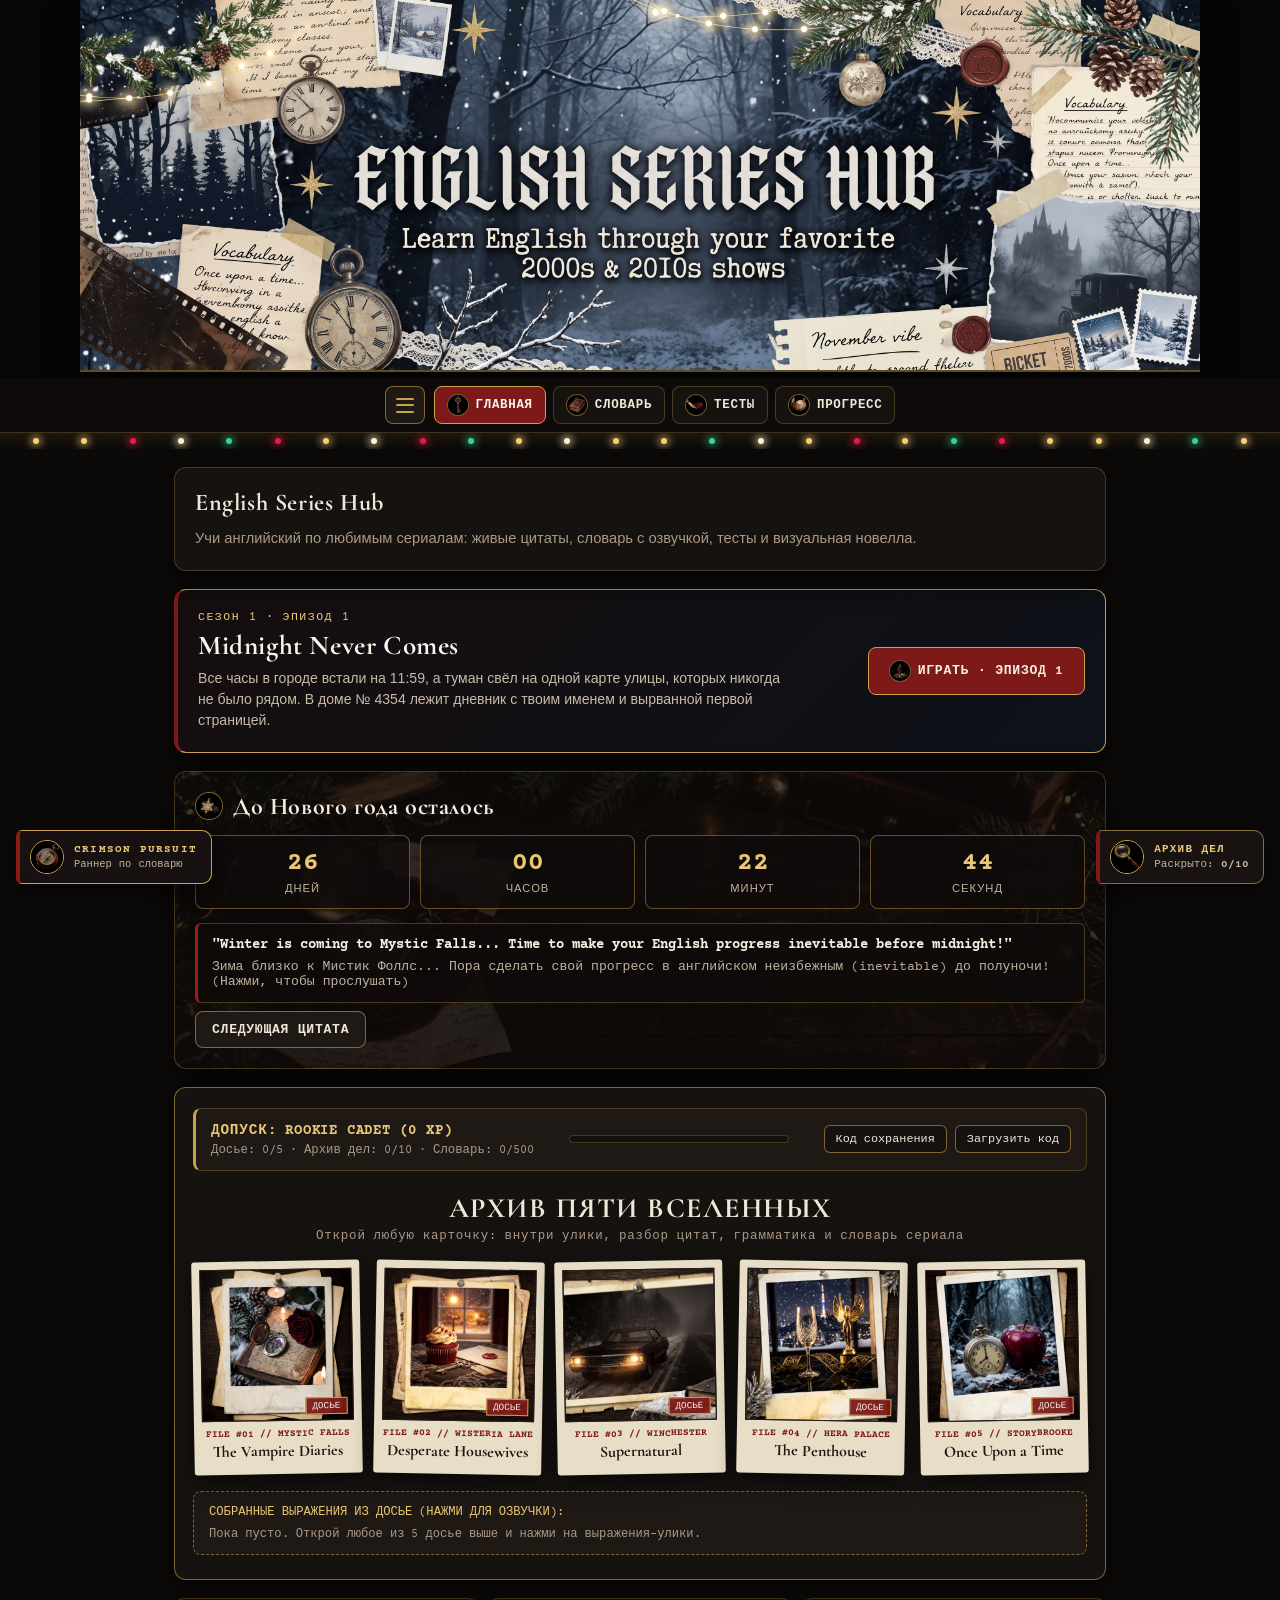
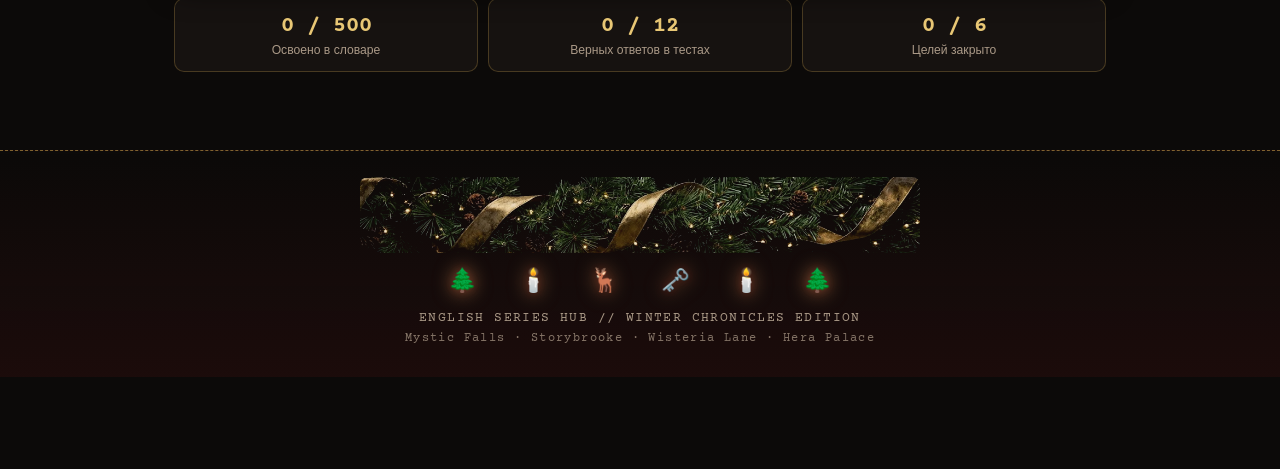
==== commit d6c44c9e: "Add files via upload" ====
--- a/index (1).html
+++ b/index (1).html
@@ -607,6 +607,6 @@
   <script src="data.js"></script>
   <script src="app.js"></script>
   <script src="game.js"></script>
-  <script src="novel.js?v=7"></script>
+  <script src="novel.js?v=8"></script>
 </body>
 </html>
